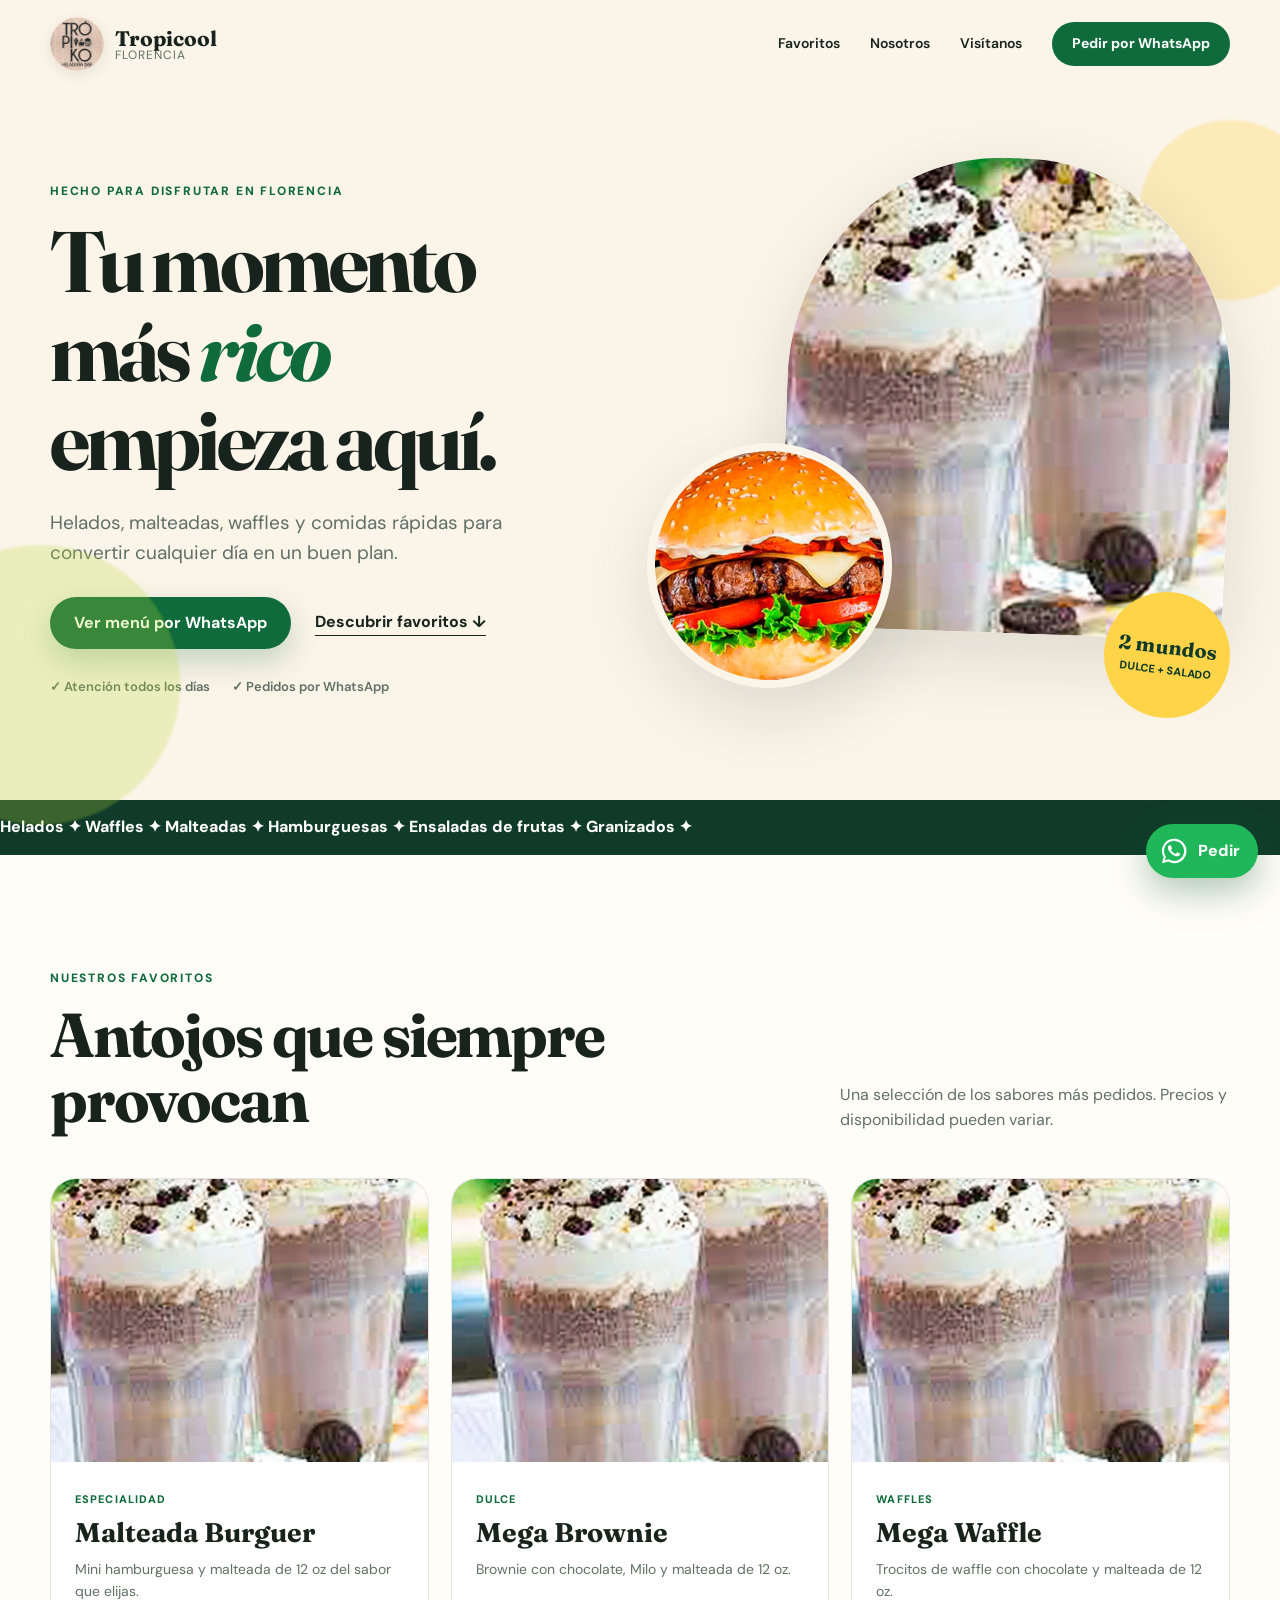
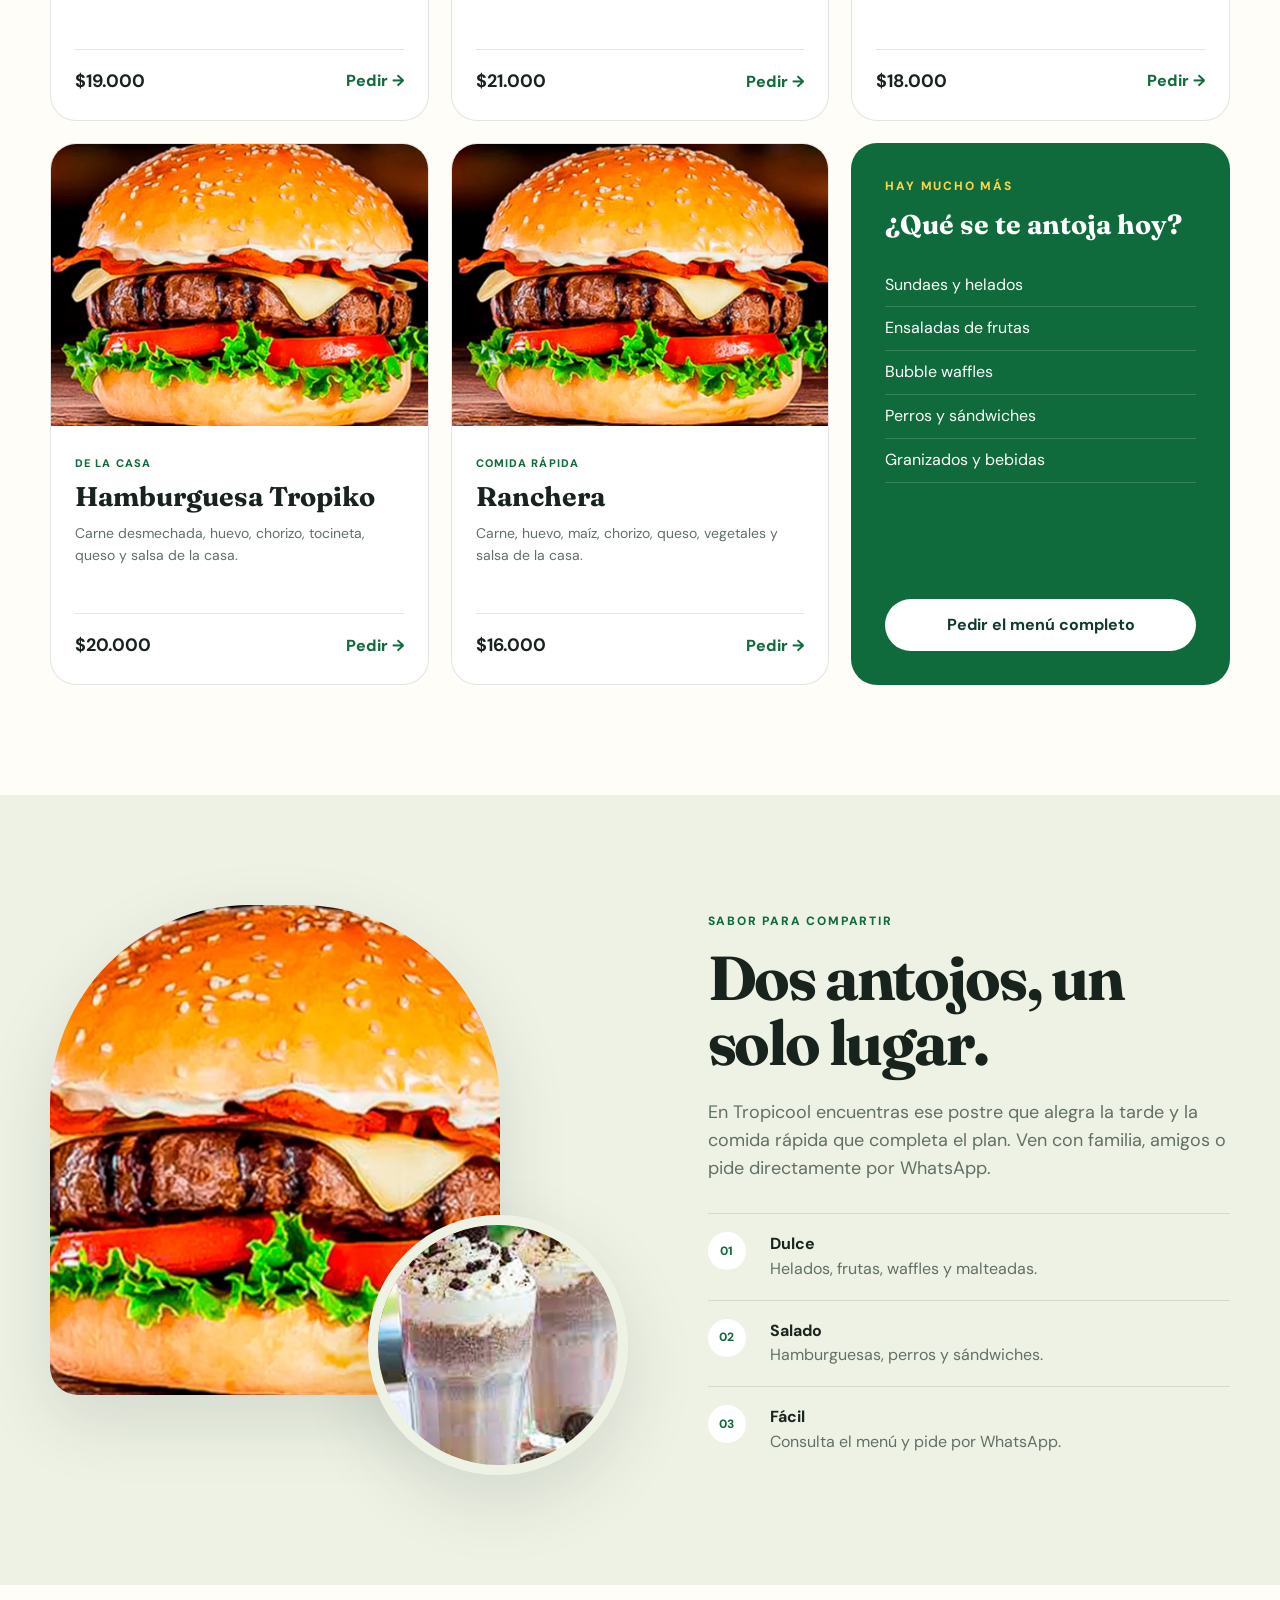
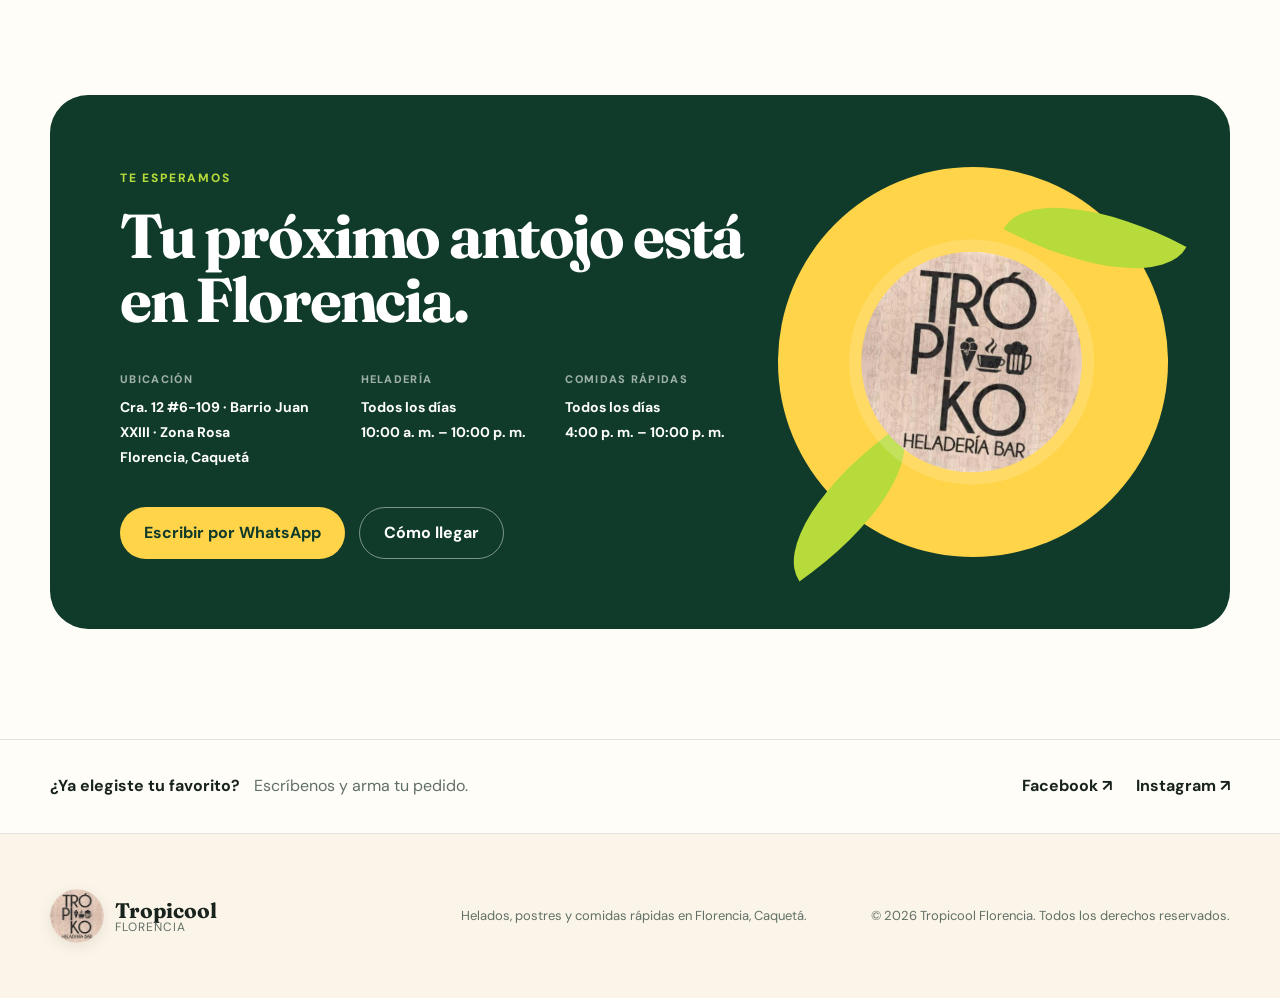
==== index.html @ a5869e7c "Add files via upload" ====
<!doctype html>
<html lang="es">
<head>
  <meta charset="utf-8">
  <meta name="viewport" content="width=device-width, initial-scale=1">
  <meta name="theme-color" content="#0f6b3b">
  <meta name="description" content="Helados, postres y comidas rápidas en Florencia, Caquetá. Pide fácil por WhatsApp en Tropicool Florencia.">
  <meta property="og:title" content="Tropicool Florencia | Heladería y comidas rápidas">
  <meta property="og:description" content="Un antojo para cada momento: helados, malteadas, waffles y hamburguesas. Pide por WhatsApp.">
  <meta property="og:type" content="website">
  <meta property="og:url" content="https://fierrosamir23-tech.github.io/Tropicool-Florencia/">
  <meta property="og:image" content="https://fierrosamir23-tech.github.io/Tropicool-Florencia/assets/images/malteada-burguer.webp">
  <title>Tropicool Florencia | Heladería y comidas rápidas</title>
  <link rel="canonical" href="https://fierrosamir23-tech.github.io/Tropicool-Florencia/">
  <link rel="icon" href="assets/images/logo.webp" type="image/webp">
  <link rel="preconnect" href="https://fonts.googleapis.com">
  <link rel="preconnect" href="https://fonts.gstatic.com" crossorigin>
  <link href="https://fonts.googleapis.com/css2?family=DM+Sans:wght@400;500;600;700&family=Fraunces:opsz,wght@9..144,700;9..144,800&display=swap" rel="stylesheet">
  <link rel="stylesheet" href="styles.css">
</head>
<body>
  <a class="skip-link" href="#contenido">Saltar al contenido</a>

  <header class="site-header" id="inicio">
    <div class="container nav-wrap">
      <a class="brand" href="#inicio" aria-label="Tropicool Florencia, volver al inicio">
        <img src="assets/images/logo.webp" alt="Logo de Tropicool Florencia" width="58" height="58">
        <span><strong>Tropicool</strong><small>Florencia</small></span>
      </a>

      <button class="menu-button" type="button" aria-expanded="false" aria-controls="main-nav" aria-label="Abrir menú">
        <span></span><span></span><span></span>
      </button>

      <nav class="main-nav" id="main-nav" aria-label="Navegación principal">
        <a href="#favoritos">Favoritos</a>
        <a href="#experiencia">Nosotros</a>
        <a href="#visitanos">Visítanos</a>
        <a class="button button-small wa-link" data-message="Hola, vi la página de Tropicool Florencia y quiero hacer un pedido." href="#">Pedir por WhatsApp</a>
      </nav>
    </div>
  </header>

  <main id="contenido">
    <section class="hero">
      <div class="hero-orb orb-one"></div>
      <div class="hero-orb orb-two"></div>
      <div class="container hero-grid">
        <div class="hero-copy reveal">
          <span class="eyebrow">Hecho para disfrutar en Florencia</span>
          <h1>Tu momento más <em>rico</em> empieza aquí.</h1>
          <p>Helados, malteadas, waffles y comidas rápidas para convertir cualquier día en un buen plan.</p>
          <div class="hero-actions">
            <a class="button button-primary wa-link" data-message="Hola, vi la página de Tropicool Florencia y quiero conocer el menú y hacer un pedido." href="#">Ver menú por WhatsApp</a>
            <a class="text-link" href="#favoritos">Descubrir favoritos <span aria-hidden="true">↓</span></a>
          </div>
          <div class="hero-notes" aria-label="Información destacada">
            <span>✓ Atención todos los días</span>
            <span>✓ Pedidos por WhatsApp</span>
          </div>
        </div>

        <div class="hero-visual reveal">
          <div class="hero-card hero-card-main">
            <img src="assets/images/malteada-burguer.webp" alt="Malteadas de chocolate de Tropicool Florencia" width="992" height="986" fetchpriority="high">
          </div>
          <div class="hero-card hero-card-small">
            <img src="assets/images/hamburguesa.webp" alt="Hamburguesa con queso y vegetales" width="992" height="676">
          </div>
          <div class="taste-badge"><strong>2 mundos</strong><span>Dulce + salado</span></div>
        </div>
      </div>
      <div class="marquee" aria-hidden="true">
        <div>Helados ✦ Waffles ✦ Malteadas ✦ Hamburguesas ✦ Ensaladas de frutas ✦ Granizados ✦</div>
      </div>
    </section>

    <section class="favorites section" id="favoritos">
      <div class="container">
        <div class="section-heading reveal">
          <div>
            <span class="eyebrow">Nuestros favoritos</span>
            <h2>Antojos que siempre provocan</h2>
          </div>
          <p>Una selección de los sabores más pedidos. Precios y disponibilidad pueden variar.</p>
        </div>

        <div class="product-grid">
          <article class="product-card featured reveal">
            <div class="product-image"><img src="assets/images/malteada-burguer.webp" alt="Malteada Burguer" loading="lazy"></div>
            <div class="product-content">
              <span class="product-tag">Especialidad</span>
              <h3>Malteada Burguer</h3>
              <p>Mini hamburguesa y malteada de 12 oz del sabor que elijas.</p>
              <div><strong>$19.000</strong><a class="order-link wa-link" data-message="Hola, quiero pedir una Malteada Burguer." href="#">Pedir →</a></div>
            </div>
          </article>

          <article class="product-card reveal">
            <div class="product-image"><img src="assets/images/mega-brownie.webp" alt="Mega Brownie" loading="lazy"></div>
            <div class="product-content">
              <span class="product-tag">Dulce</span>
              <h3>Mega Brownie</h3>
              <p>Brownie con chocolate, Milo y malteada de 12 oz.</p>
              <div><strong>$21.000</strong><a class="order-link wa-link" data-message="Hola, quiero pedir un Mega Brownie." href="#">Pedir →</a></div>
            </div>
          </article>

          <article class="product-card reveal">
            <div class="product-image"><img src="assets/images/mega-waffle.webp" alt="Mega Waffle" loading="lazy"></div>
            <div class="product-content">
              <span class="product-tag">Waffles</span>
              <h3>Mega Waffle</h3>
              <p>Trocitos de waffle con chocolate y malteada de 12 oz.</p>
              <div><strong>$18.000</strong><a class="order-link wa-link" data-message="Hola, quiero pedir un Mega Waffle." href="#">Pedir →</a></div>
            </div>
          </article>

          <article class="product-card reveal">
            <div class="product-image"><img src="assets/images/tropiko-burger.webp" alt="Hamburguesa Tropiko" loading="lazy"></div>
            <div class="product-content">
              <span class="product-tag">De la casa</span>
              <h3>Hamburguesa Tropiko</h3>
              <p>Carne desmechada, huevo, chorizo, tocineta, queso y salsa de la casa.</p>
              <div><strong>$20.000</strong><a class="order-link wa-link" data-message="Hola, quiero pedir una Hamburguesa Tropiko." href="#">Pedir →</a></div>
            </div>
          </article>

          <article class="product-card reveal">
            <div class="product-image"><img src="assets/images/ranchera.webp" alt="Hamburguesa Ranchera" loading="lazy"></div>
            <div class="product-content">
              <span class="product-tag">Comida rápida</span>
              <h3>Ranchera</h3>
              <p>Carne, huevo, maíz, chorizo, queso, vegetales y salsa de la casa.</p>
              <div><strong>$16.000</strong><a class="order-link wa-link" data-message="Hola, quiero pedir una Hamburguesa Ranchera." href="#">Pedir →</a></div>
            </div>
          </article>

          <article class="menu-card reveal">
            <span class="eyebrow">Hay mucho más</span>
            <h3>¿Qué se te antoja hoy?</h3>
            <ul>
              <li>Sundaes y helados</li>
              <li>Ensaladas de frutas</li>
              <li>Bubble waffles</li>
              <li>Perros y sándwiches</li>
              <li>Granizados y bebidas</li>
            </ul>
            <a class="button button-light wa-link" data-message="Hola, quiero ver el menú completo de Tropicool Florencia." href="#">Pedir el menú completo</a>
          </article>
        </div>
      </div>
    </section>

    <section class="experience section" id="experiencia">
      <div class="container experience-grid">
        <div class="experience-gallery reveal">
          <figure class="gallery-large"><img src="assets/images/hamburguesa.webp" alt="Hamburguesa de la casa" loading="lazy"></figure>
          <figure class="gallery-small"><img src="assets/images/mega-brownie.webp" alt="Malteada y brownie de chocolate" loading="lazy"></figure>
        </div>
        <div class="experience-copy reveal">
          <span class="eyebrow">Sabor para compartir</span>
          <h2>Dos antojos, un solo lugar.</h2>
          <p>En Tropicool encuentras ese postre que alegra la tarde y la comida rápida que completa el plan. Ven con familia, amigos o pide directamente por WhatsApp.</p>
          <div class="feature-list">
            <div><span>01</span><p><strong>Dulce</strong>Helados, frutas, waffles y malteadas.</p></div>
            <div><span>02</span><p><strong>Salado</strong>Hamburguesas, perros y sándwiches.</p></div>
            <div><span>03</span><p><strong>Fácil</strong>Consulta el menú y pide por WhatsApp.</p></div>
          </div>
        </div>
      </div>
    </section>

    <section class="visit section" id="visitanos">
      <div class="container visit-card reveal">
        <div class="visit-copy">
          <span class="eyebrow eyebrow-light">Te esperamos</span>
          <h2>Tu próximo antojo está en Florencia.</h2>
          <div class="visit-details">
            <div><span>Ubicación</span><strong>Cra. 12 #6-109 · Barrio Juan XXIII · Zona Rosa<br>Florencia, Caquetá</strong></div>
            <div><span>Heladería</span><strong>Todos los días<br>10:00 a. m. – 10:00 p. m.</strong></div>
            <div><span>Comidas rápidas</span><strong>Todos los días<br>4:00 p. m. – 10:00 p. m.</strong></div>
          </div>
          <div class="visit-actions">
            <a class="button button-yellow wa-link" data-message="Hola, ¿me compartes la ubicación exacta de Tropicool Florencia?" href="#">Escribir por WhatsApp</a>
            <a class="button button-outline" href="https://www.google.com/maps/search/?api=1&amp;query=Cra%2012%20%236-109%20Barrio%20Juan%20XXIII%20Zona%20Rosa%20Florencia%20Caquet%C3%A1" target="_blank" rel="noopener">Cómo llegar</a>
          </div>
        </div>
        <div class="visit-art" aria-hidden="true">
          <span class="sun"></span><span class="leaf leaf-one"></span><span class="leaf leaf-two"></span>
          <img src="assets/images/logo.webp" alt="">
        </div>
      </div>
    </section>

    <section class="social-proof">
      <div class="container social-row">
        <p><strong>¿Ya elegiste tu favorito?</strong><span>Escríbenos y arma tu pedido.</span></p>
        <div class="social-links">
          <a href="https://web.facebook.com/profile.php?id=100063872040085" target="_blank" rel="noopener" aria-label="Facebook de Tropicool Florencia">Facebook ↗</a>
          <a href="https://www.instagram.com/tropicool_2020/" target="_blank" rel="noopener" aria-label="Instagram de Tropicool Florencia">Instagram ↗</a>
        </div>
      </div>
    </section>
  </main>

  <footer class="site-footer">
    <div class="container footer-grid">
      <a class="brand brand-footer" href="#inicio"><img src="assets/images/logo.webp" alt="" width="58" height="58"><span><strong>Tropicool</strong><small>Florencia</small></span></a>
      <p>Helados, postres y comidas rápidas en Florencia, Caquetá.</p>
      <p>© <span id="year"></span> Tropicool Florencia. Todos los derechos reservados.</p>
    </div>
  </footer>

  <a class="floating-wa wa-link" data-message="Hola, vi la página de Tropicool Florencia y quiero hacer un pedido." href="#" aria-label="Hacer un pedido por WhatsApp">
    <svg viewBox="0 0 32 32" aria-hidden="true"><path d="M16.1 3A12.9 12.9 0 0 0 5 22.5L3.2 29l6.7-1.7A13 13 0 1 0 16.1 3Zm0 23.6a10.7 10.7 0 0 1-5.5-1.5l-.4-.2-4 .9 1.1-3.8-.3-.4a10.7 10.7 0 1 1 9.1 5Zm5.9-8c-.3-.2-1.9-1-2.2-1.1-.3-.1-.5-.2-.7.2l-1 1.2c-.2.2-.4.2-.7.1-1.9-.9-3.2-1.7-4.5-3.9-.3-.5.3-.5.9-1.7.1-.2.1-.4 0-.6l-1-2.4c-.3-.6-.6-.5-.8-.5h-.7c-.2 0-.6.1-.9.4-1 1-.9 2.4-.9 2.5 0 1.5 1.1 3 1.3 3.2.2.2 2.2 3.4 5.4 4.8 2 .9 2.8.9 3.8.8.6-.1 1.9-.8 2.2-1.5.3-.7.3-1.3.2-1.5-.1-.1-.3-.2-.6-.4Z"/></svg>
    <span>Pedir</span>
  </a>

  <script src="script.js"></script>
</body>
</html>
---- styles.css ----
:root {
  --forest: #103b2a;
  --green: #0f6b3b;
  --lime: #b7db3b;
  --yellow: #ffd449;
  --cream: #fbf4e8;
  --paper: #fffdf8;
  --ink: #19231e;
  --muted: #617067;
  --line: rgba(25, 35, 30, .12);
  --white: #fff;
  --shadow: 0 24px 70px rgba(20, 50, 36, .13);
  --radius: 26px;
}

* { box-sizing: border-box; }
html { scroll-behavior: smooth; }
body {
  margin: 0;
  color: var(--ink);
  background: var(--paper);
  font-family: "DM Sans", sans-serif;
  line-height: 1.55;
  -webkit-font-smoothing: antialiased;
}
img { display: block; max-width: 100%; }
a { color: inherit; text-decoration: none; }
button, a { -webkit-tap-highlight-color: transparent; }
.container { width: min(1180px, calc(100% - 40px)); margin-inline: auto; }
.section { padding: 110px 0; }
.skip-link { position: fixed; z-index: 99; top: -60px; left: 16px; padding: 10px 16px; background: #fff; border-radius: 8px; }
.skip-link:focus { top: 16px; }

.site-header {
  position: fixed;
  z-index: 50;
  top: 0;
  left: 0;
  width: 100%;
  border-bottom: 1px solid transparent;
  transition: .25s ease;
}
.site-header.scrolled { background: rgba(255,253,248,.94); border-color: var(--line); backdrop-filter: blur(14px); }
.nav-wrap { height: 88px; display: flex; align-items: center; justify-content: space-between; }
.brand { display: inline-flex; align-items: center; gap: 11px; }
.brand img { width: 54px; height: 54px; object-fit: cover; border-radius: 50%; box-shadow: 0 4px 15px rgba(0,0,0,.08); }
.brand span { display: flex; flex-direction: column; line-height: 1.05; }
.brand strong { font-family: "Fraunces", serif; font-size: 21px; }
.brand small { color: var(--muted); font-size: 12px; letter-spacing: .08em; text-transform: uppercase; }
.main-nav { display: flex; align-items: center; gap: 30px; font-weight: 600; font-size: 14px; }
.main-nav > a:not(.button) { position: relative; }
.main-nav > a:not(.button)::after { content: ""; position: absolute; left: 0; bottom: -6px; width: 0; height: 2px; background: var(--green); transition: width .2s; }
.main-nav > a:hover::after { width: 100%; }
.menu-button { display: none; border: 0; padding: 10px; background: transparent; }
.menu-button span { display: block; width: 24px; height: 2px; margin: 5px; background: var(--ink); }

.button { display: inline-flex; align-items: center; justify-content: center; min-height: 52px; padding: 0 24px; border-radius: 999px; font-weight: 700; transition: transform .2s, box-shadow .2s, background .2s; }
.button:hover { transform: translateY(-2px); }
.button-small { min-height: 44px; padding: 0 20px; color: #fff; background: var(--green); }
.button-primary { color: #fff; background: var(--green); box-shadow: 0 12px 30px rgba(15,107,59,.24); }
.button-primary:hover, .button-small:hover { background: var(--forest); }
.button-light { color: var(--forest); background: #fff; }
.button-yellow { color: var(--forest); background: var(--yellow); }
.button-outline { color: #fff; border: 1px solid rgba(255,255,255,.45); }
.text-link { font-weight: 700; border-bottom: 1px solid var(--ink); }

.hero { position: relative; overflow: hidden; padding-top: 150px; background: var(--cream); }
.hero-grid { display: grid; grid-template-columns: .95fr 1.05fr; align-items: center; gap: 70px; min-height: 650px; padding-bottom: 75px; }
.eyebrow { display: inline-block; margin-bottom: 16px; color: var(--green); font-size: 12px; font-weight: 800; letter-spacing: .15em; text-transform: uppercase; }
h1, h2, h3 { margin: 0; font-family: "Fraunces", serif; line-height: 1.04; }
h1 { max-width: 650px; font-size: clamp(52px, 6.7vw, 88px); letter-spacing: -.045em; }
h1 em { color: var(--green); font-style: italic; }
.hero-copy > p { max-width: 570px; margin: 24px 0 30px; color: var(--muted); font-size: 19px; }
.hero-actions { display: flex; align-items: center; gap: 24px; }
.hero-notes { display: flex; gap: 22px; margin-top: 28px; color: var(--muted); font-size: 13px; font-weight: 600; }
.hero-visual { position: relative; height: 560px; }
.hero-card { position: absolute; overflow: hidden; background: #fff; box-shadow: var(--shadow); }
.hero-card img { width: 100%; height: 100%; object-fit: cover; }
.hero-card-main { top: 0; right: 0; width: 76%; height: 475px; border-radius: 48% 48% 24px 24px; transform: rotate(2deg); }
.hero-card-small { left: 0; bottom: 30px; width: 42%; aspect-ratio: 1; border: 8px solid var(--cream); border-radius: 50%; transform: rotate(-7deg); }
.taste-badge { position: absolute; right: 0; bottom: 0; display: flex; flex-direction: column; align-items: center; justify-content: center; width: 126px; height: 126px; color: var(--forest); background: var(--yellow); border-radius: 50%; transform: rotate(7deg); }
.taste-badge strong { font-family: "Fraunces", serif; font-size: 20px; }
.taste-badge span { font-size: 11px; font-weight: 800; text-transform: uppercase; }
.hero-orb { position: absolute; border-radius: 50%; filter: blur(1px); }
.orb-one { width: 280px; height: 280px; left: -100px; bottom: 30px; background: rgba(183,219,59,.25); }
.orb-two { width: 180px; height: 180px; right: -40px; top: 120px; background: rgba(255,212,73,.3); }
.marquee { overflow: hidden; padding: 15px 0; color: #fff; background: var(--forest); font-weight: 800; white-space: nowrap; }
.marquee div { width: max-content; animation: slide 24s linear infinite; }
@keyframes slide { to { transform: translateX(-50%); } }

.section-heading { display: flex; align-items: end; justify-content: space-between; gap: 30px; margin-bottom: 46px; }
.section-heading h2, .experience-copy h2, .visit h2 { font-size: clamp(40px, 5vw, 62px); letter-spacing: -.035em; }
.section-heading > p { max-width: 390px; margin: 0; color: var(--muted); }
.product-grid { display: grid; grid-template-columns: repeat(3, 1fr); gap: 22px; }
.product-card { overflow: hidden; background: #fff; border: 1px solid var(--line); border-radius: var(--radius); transition: transform .25s, box-shadow .25s; }
.product-card:hover { transform: translateY(-7px); box-shadow: var(--shadow); }
.product-image { aspect-ratio: 4/3; overflow: hidden; background: #eee7da; }
.product-image img { width: 100%; height: 100%; object-fit: cover; transition: transform .45s; }
.product-card:hover .product-image img { transform: scale(1.04); }
.product-content { padding: 24px; }
.product-tag { display: inline-block; margin-bottom: 11px; color: var(--green); font-size: 11px; font-weight: 800; letter-spacing: .1em; text-transform: uppercase; }
.product-content h3, .menu-card h3 { font-size: 27px; }
.product-content p { min-height: 70px; margin: 12px 0 20px; color: var(--muted); font-size: 14px; }
.product-content > div { display: flex; align-items: center; justify-content: space-between; border-top: 1px solid var(--line); padding-top: 18px; }
.product-content strong { font-size: 18px; }
.order-link { color: var(--green); font-weight: 800; }
.menu-card { display: flex; flex-direction: column; padding: 34px; color: #fff; background: var(--green); border-radius: var(--radius); }
.menu-card .eyebrow { color: var(--yellow); }
.menu-card ul { flex: 1; margin: 24px 0; padding: 0; list-style: none; }
.menu-card li { padding: 9px 0; border-bottom: 1px solid rgba(255,255,255,.17); }

.experience { background: #eef2e5; }
.experience-grid { display: grid; grid-template-columns: 1.05fr .95fr; align-items: center; gap: 80px; }
.experience-gallery { position: relative; min-height: 570px; }
.experience-gallery figure { position: absolute; margin: 0; overflow: hidden; box-shadow: var(--shadow); }
.experience-gallery img { width: 100%; height: 100%; object-fit: cover; }
.gallery-large { top: 0; left: 0; width: 78%; height: 490px; border-radius: 200px 200px 28px 28px; }
.gallery-small { right: 0; bottom: 0; width: 45%; aspect-ratio: 1; border: 10px solid #eef2e5; border-radius: 50%; }
.experience-copy > p { margin: 24px 0 30px; color: var(--muted); font-size: 18px; }
.feature-list { display: grid; gap: 0; }
.feature-list > div { display: grid; grid-template-columns: 48px 1fr; gap: 14px; padding: 18px 0; border-top: 1px solid var(--line); }
.feature-list span { display: grid; place-items: center; width: 38px; height: 38px; color: var(--green); background: #fff; border-radius: 50%; font-size: 12px; font-weight: 800; }
.feature-list p { margin: 0; color: var(--muted); }
.feature-list strong { display: block; color: var(--ink); }

.visit-card { position: relative; display: grid; grid-template-columns: 1.2fr .8fr; min-height: 530px; overflow: hidden; padding: 70px; color: #fff; background: var(--forest); border-radius: 38px; }
.eyebrow-light { color: var(--lime); }
.visit-copy { position: relative; z-index: 2; }
.visit-copy h2 { max-width: 650px; }
.visit-details { display: grid; grid-template-columns: 1.2fr 1fr 1fr; gap: 26px; margin: 38px 0; }
.visit-details span { display: block; margin-bottom: 7px; color: rgba(255,255,255,.6); font-size: 11px; font-weight: 800; letter-spacing: .12em; text-transform: uppercase; }
.visit-details strong { font-size: 14px; }
.visit-actions { display: flex; gap: 14px; }
.visit-art { position: relative; min-height: 100%; }
.visit-art img { position: absolute; z-index: 2; top: 50%; left: 50%; width: 245px; height: 245px; object-fit: cover; border: 12px solid rgba(255,255,255,.16); border-radius: 50%; transform: translate(-42%,-50%) rotate(5deg); }
.sun { position: absolute; width: 390px; height: 390px; top: 50%; left: 55%; background: var(--yellow); border-radius: 50%; transform: translate(-50%,-50%); }
.leaf { position: absolute; z-index: 1; width: 170px; height: 70px; background: var(--lime); border-radius: 100% 0 100% 0; }
.leaf-one { top: 38px; right: -20px; transform: rotate(28deg); }
.leaf-two { bottom: 20px; left: 20px; transform: rotate(-35deg); }
.social-proof { padding: 34px 0; border-top: 1px solid var(--line); border-bottom: 1px solid var(--line); }
.social-row { display: flex; align-items: center; justify-content: space-between; gap: 30px; }
.social-row p { display: flex; gap: 14px; margin: 0; }
.social-row span { color: var(--muted); }
.social-links { display: flex; gap: 24px; font-weight: 700; }
.site-footer { padding: 55px 0; background: var(--cream); }
.footer-grid { display: grid; grid-template-columns: 1fr 1fr auto; align-items: center; gap: 30px; color: var(--muted); font-size: 13px; }
.footer-grid p { margin: 0; }
.brand-footer { color: var(--ink); }

.floating-wa { position: fixed; z-index: 45; right: 22px; bottom: 22px; display: flex; align-items: center; gap: 9px; padding: 12px 18px 12px 13px; color: #fff; background: #20b75a; border-radius: 999px; box-shadow: 0 12px 36px rgba(18,92,49,.35); font-weight: 800; transition: transform .2s; }
.floating-wa:hover { transform: translateY(-3px); }
.floating-wa svg { width: 30px; height: 30px; fill: currentColor; }
.reveal { opacity: 0; transform: translateY(22px); transition: opacity .7s ease, transform .7s ease; }
.reveal.visible { opacity: 1; transform: none; }

@media (max-width: 960px) {
  .section { padding: 85px 0; }
  .main-nav { gap: 18px; }
  .main-nav > a:not(.button) { display: none; }
  .hero-grid { grid-template-columns: 1fr; gap: 30px; padding-bottom: 70px; }
  .hero-copy { text-align: center; }
  .hero-copy > p { margin-inline: auto; }
  .hero-actions, .hero-notes { justify-content: center; }
  .hero-visual { width: min(620px, 100%); margin-inline: auto; }
  .product-grid { grid-template-columns: repeat(2, 1fr); }
  .experience-grid { grid-template-columns: 1fr; }
  .experience-copy { max-width: 680px; }
  .visit-card { grid-template-columns: 1fr; padding: 55px; }
  .visit-art { display: none; }
  .footer-grid { grid-template-columns: 1fr; }
}

@media (max-width: 650px) {
  .container { width: min(100% - 28px, 1180px); }
  .nav-wrap { height: 74px; }
  .brand img { width: 46px; height: 46px; }
  .brand strong { font-size: 18px; }
  .main-nav { position: fixed; top: 74px; right: 14px; left: 14px; display: none; flex-direction: column; align-items: stretch; gap: 6px; padding: 18px; background: #fff; border: 1px solid var(--line); border-radius: 18px; box-shadow: var(--shadow); }
  .main-nav.open { display: flex; }
  .main-nav > a:not(.button) { display: block; padding: 10px; }
  .menu-button { display: block; }
  .hero { padding-top: 112px; }
  .hero-grid { min-height: 0; }
  h1 { font-size: clamp(48px, 15vw, 68px); }
  .hero-copy > p { font-size: 17px; }
  .hero-actions { flex-direction: column; }
  .hero-notes { flex-direction: column; gap: 5px; }
  .hero-visual { height: 410px; }
  .hero-card-main { width: 86%; height: 350px; }
  .hero-card-small { width: 42%; bottom: 0; }
  .taste-badge { width: 100px; height: 100px; }
  .section-heading { display: block; }
  .section-heading > p { margin-top: 18px; }
  .product-grid { grid-template-columns: 1fr; }
  .product-content p { min-height: 0; }
  .experience-gallery { min-height: 440px; }
  .gallery-large { width: 88%; height: 390px; }
  .gallery-small { width: 48%; }
  .visit-card { padding: 38px 24px; border-radius: 26px; }
  .visit-details { grid-template-columns: 1fr; }
  .visit-actions { flex-direction: column; }
  .social-row, .social-row p { flex-direction: column; align-items: flex-start; }
  .floating-wa span { display: none; }
  .floating-wa { padding: 13px; }
}

@media (prefers-reduced-motion: reduce) {
  *, *::before, *::after { scroll-behavior: auto !important; animation-duration: .01ms !important; animation-iteration-count: 1 !important; transition-duration: .01ms !important; }
}
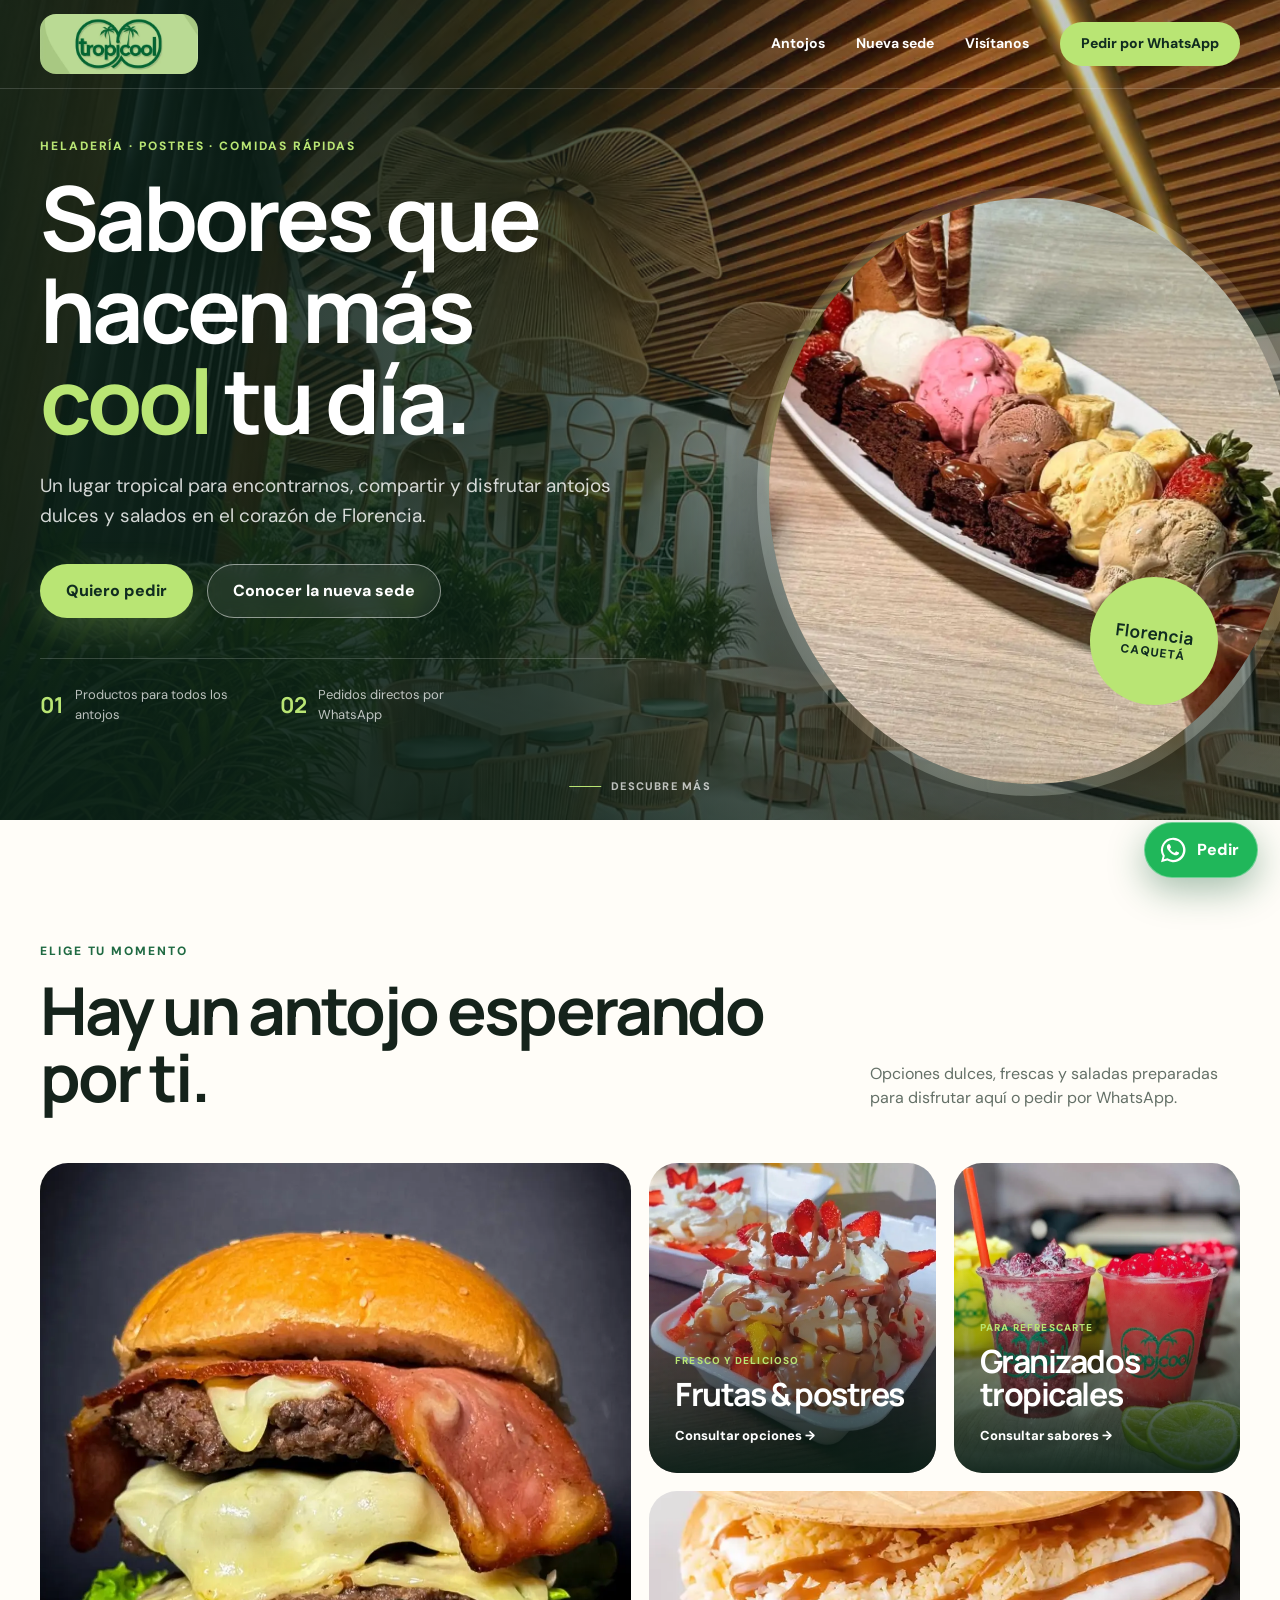
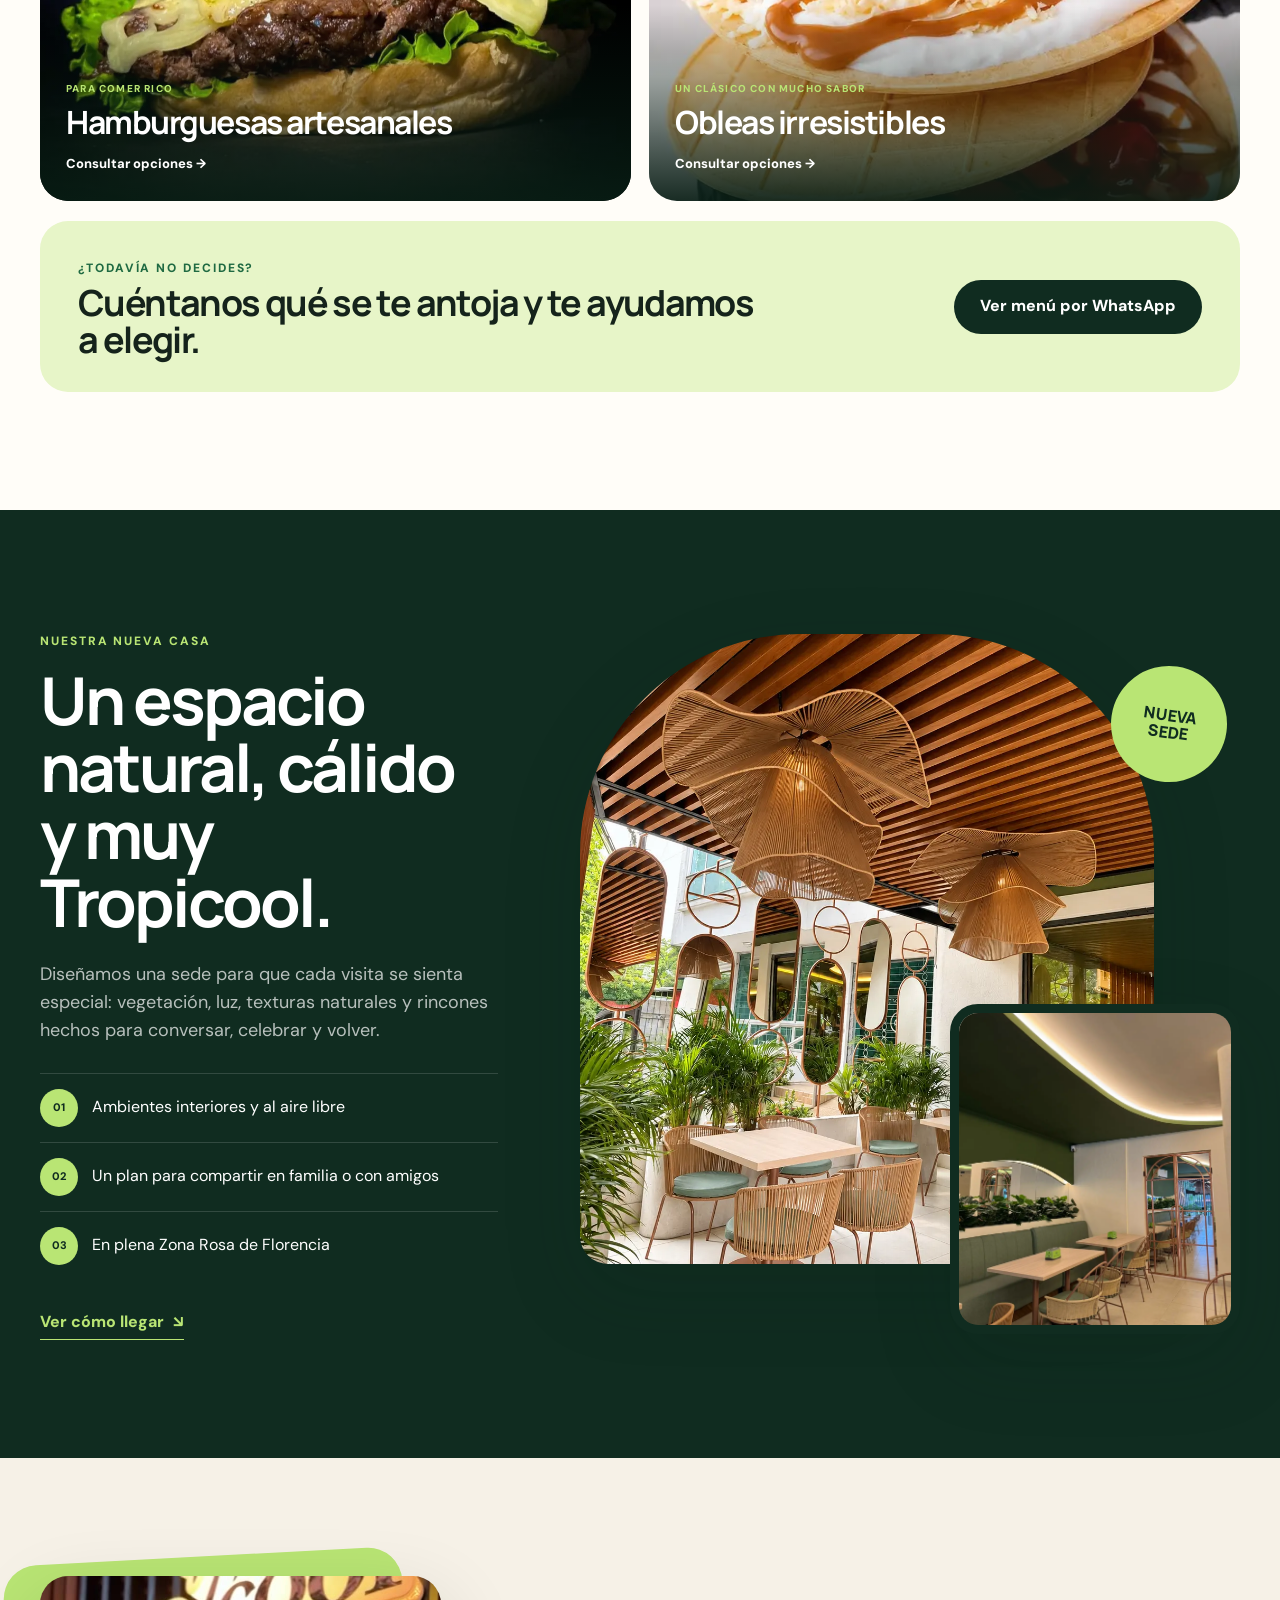
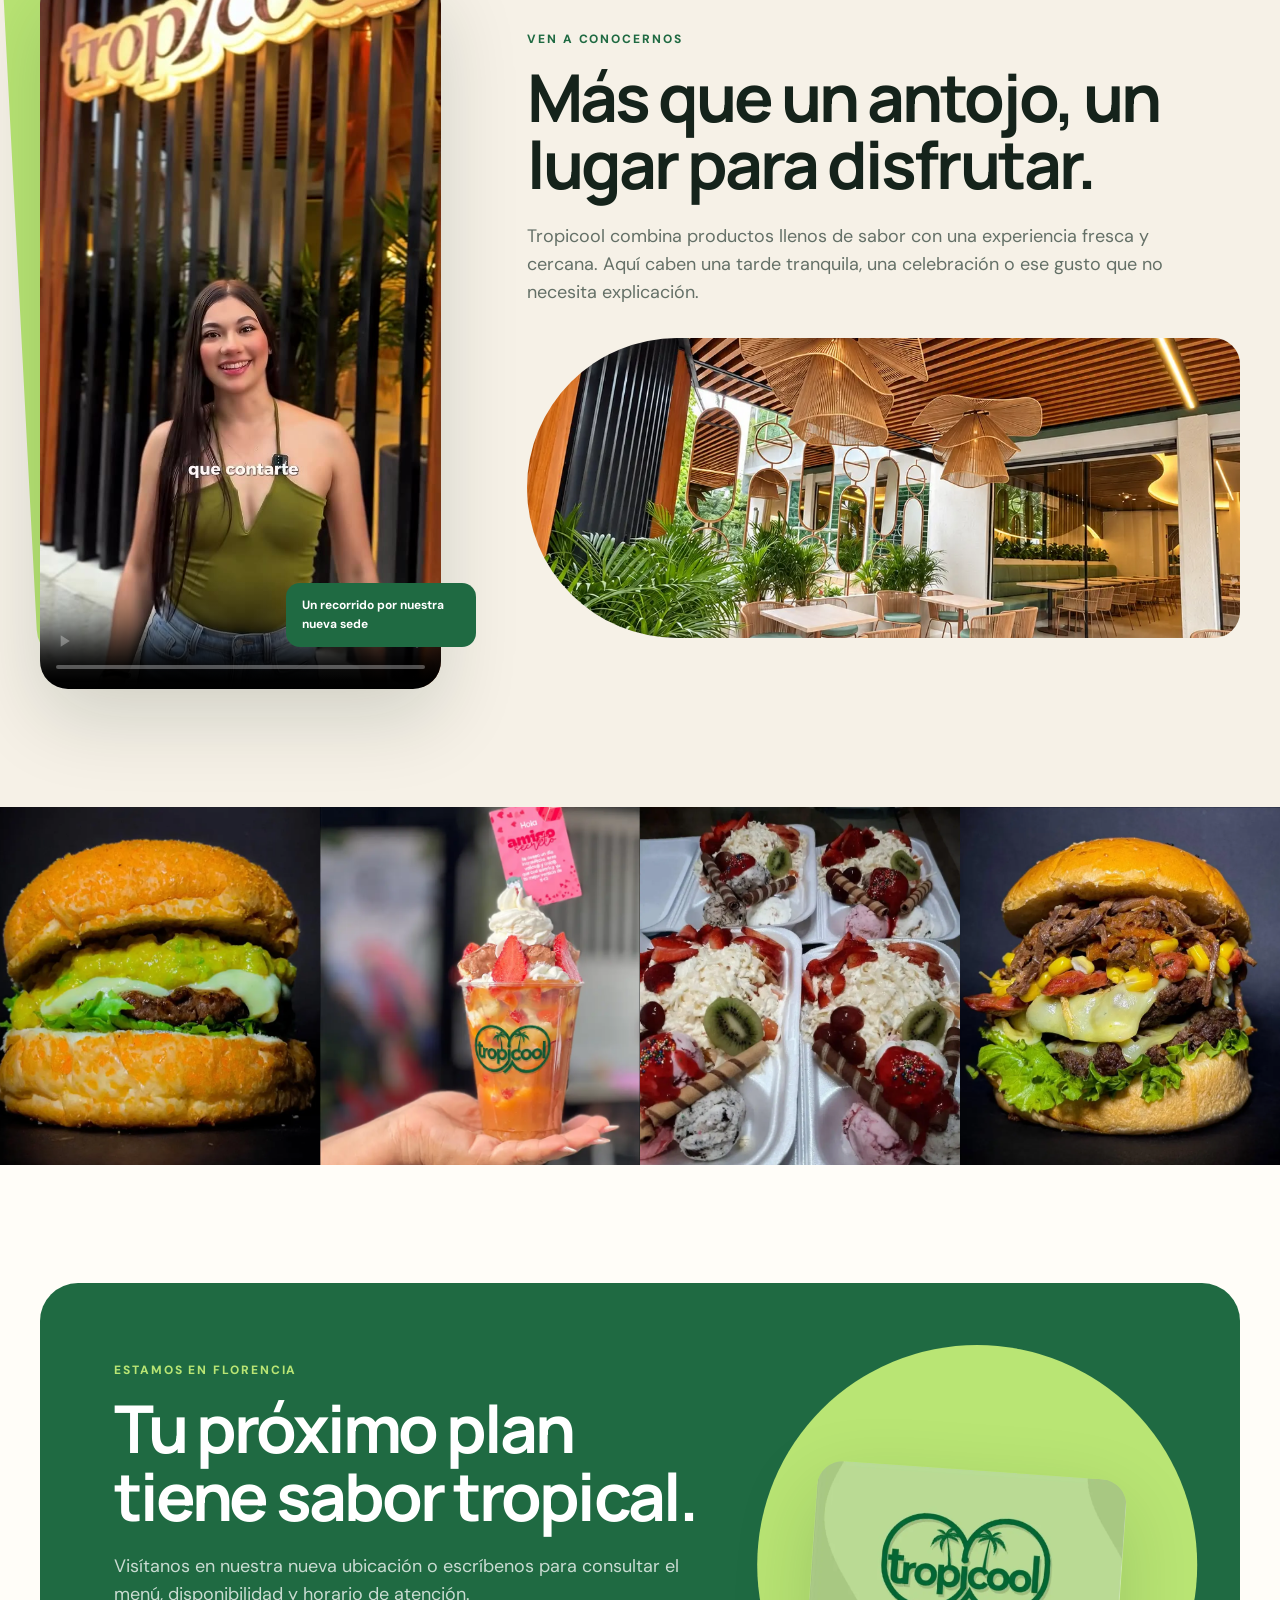
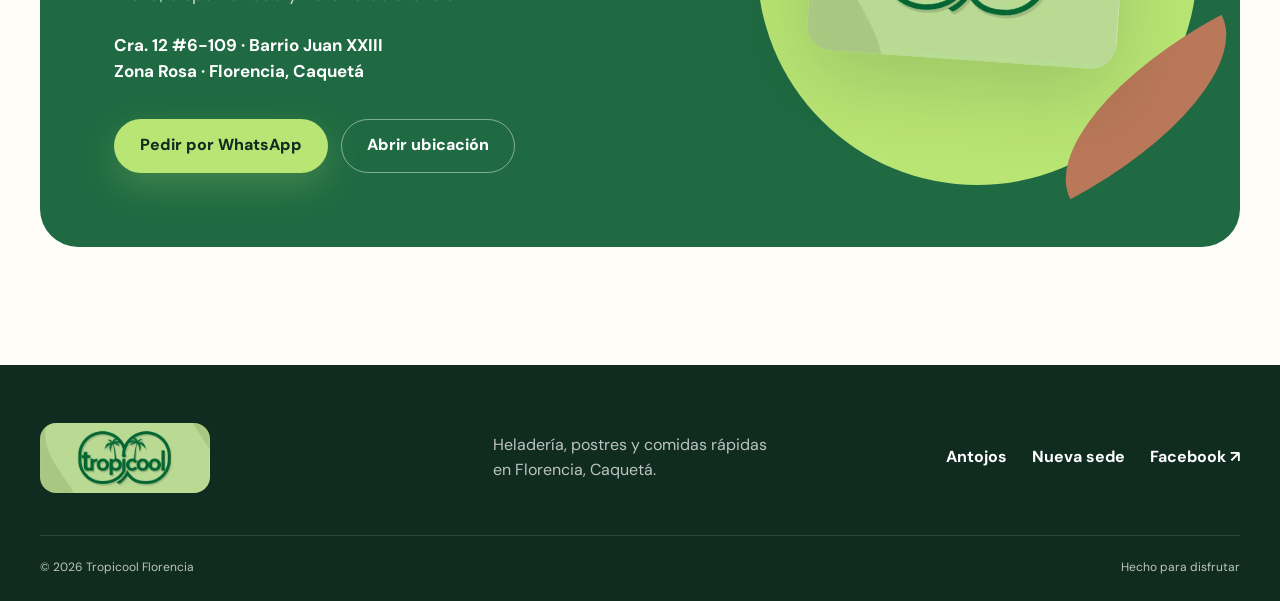
==== commit d2f42bdd: "Add files via upload" ====
--- a/index.html
+++ b/index.html
@@ -3,19 +3,19 @@
 <head>
   <meta charset="utf-8">
   <meta name="viewport" content="width=device-width, initial-scale=1">
-  <meta name="theme-color" content="#0f6b3b">
-  <meta name="description" content="Helados, postres y comidas rápidas en Florencia, Caquetá. Pide fácil por WhatsApp en Tropicool Florencia.">
-  <meta property="og:title" content="Tropicool Florencia | Heladería y comidas rápidas">
-  <meta property="og:description" content="Un antojo para cada momento: helados, malteadas, waffles y hamburguesas. Pide por WhatsApp.">
+  <meta name="theme-color" content="#173d2b">
+  <meta name="description" content="Tropicool Florencia: heladería, postres, frutas, granizados y comidas rápidas en la Zona Rosa de Florencia, Caquetá. Pide por WhatsApp.">
+  <meta property="og:title" content="Tropicool Florencia | Sabor que se disfruta">
+  <meta property="og:description" content="Conoce nuestra nueva sede y encuentra tu próximo antojo. Escríbenos por WhatsApp.">
   <meta property="og:type" content="website">
   <meta property="og:url" content="https://fierrosamir23-tech.github.io/Tropicool-Florencia/">
-  <meta property="og:image" content="https://fierrosamir23-tech.github.io/Tropicool-Florencia/assets/images/malteada-burguer.webp">
+  <meta property="og:image" content="https://fierrosamir23-tech.github.io/Tropicool-Florencia/assets/images/mega-brownie.webp">
   <title>Tropicool Florencia | Heladería y comidas rápidas</title>
   <link rel="canonical" href="https://fierrosamir23-tech.github.io/Tropicool-Florencia/">
   <link rel="icon" href="assets/images/logo.webp" type="image/webp">
   <link rel="preconnect" href="https://fonts.googleapis.com">
   <link rel="preconnect" href="https://fonts.gstatic.com" crossorigin>
-  <link href="https://fonts.googleapis.com/css2?family=DM+Sans:wght@400;500;600;700&family=Fraunces:opsz,wght@9..144,700;9..144,800&display=swap" rel="stylesheet">
+  <link href="https://fonts.googleapis.com/css2?family=DM+Sans:wght@400;500;600;700&family=Manrope:wght@600;700;800&display=swap" rel="stylesheet">
   <link rel="stylesheet" href="styles.css">
 </head>
 <body>
@@ -24,199 +24,157 @@
   <header class="site-header" id="inicio">
     <div class="container nav-wrap">
       <a class="brand" href="#inicio" aria-label="Tropicool Florencia, volver al inicio">
-        <img src="assets/images/logo.webp" alt="Logo de Tropicool Florencia" width="58" height="58">
-        <span><strong>Tropicool</strong><small>Florencia</small></span>
+        <img src="assets/images/logo.webp" alt="Tropicool" width="150" height="92">
       </a>
-
       <button class="menu-button" type="button" aria-expanded="false" aria-controls="main-nav" aria-label="Abrir menú">
         <span></span><span></span><span></span>
       </button>
-
       <nav class="main-nav" id="main-nav" aria-label="Navegación principal">
-        <a href="#favoritos">Favoritos</a>
-        <a href="#experiencia">Nosotros</a>
+        <a href="#antojos">Antojos</a>
+        <a href="#sede">Nueva sede</a>
         <a href="#visitanos">Visítanos</a>
-        <a class="button button-small wa-link" data-message="Hola, vi la página de Tropicool Florencia y quiero hacer un pedido." href="#">Pedir por WhatsApp</a>
+        <a class="button button-small wa-link" data-message="Hola, vi la página de Tropicool Florencia y quiero conocer el menú." href="#">Pedir por WhatsApp</a>
       </nav>
     </div>
   </header>
 
   <main id="contenido">
     <section class="hero">
-      <div class="hero-orb orb-one"></div>
-      <div class="hero-orb orb-two"></div>
-      <div class="container hero-grid">
+      <div class="hero-photo" aria-hidden="true"></div>
+      <div class="hero-shade" aria-hidden="true"></div>
+      <div class="container hero-inner">
         <div class="hero-copy reveal">
-          <span class="eyebrow">Hecho para disfrutar en Florencia</span>
-          <h1>Tu momento más <em>rico</em> empieza aquí.</h1>
-          <p>Helados, malteadas, waffles y comidas rápidas para convertir cualquier día en un buen plan.</p>
+          <span class="eyebrow eyebrow-light">Heladería · Postres · Comidas rápidas</span>
+          <h1>Sabores que hacen más <em>cool</em> tu día.</h1>
+          <p>Un lugar tropical para encontrarnos, compartir y disfrutar antojos dulces y salados en el corazón de Florencia.</p>
           <div class="hero-actions">
-            <a class="button button-primary wa-link" data-message="Hola, vi la página de Tropicool Florencia y quiero conocer el menú y hacer un pedido." href="#">Ver menú por WhatsApp</a>
-            <a class="text-link" href="#favoritos">Descubrir favoritos <span aria-hidden="true">↓</span></a>
+            <a class="button button-lime wa-link" data-message="Hola, vi la página de Tropicool Florencia y quiero hacer un pedido." href="#">Quiero pedir</a>
+            <a class="button button-ghost" href="#sede">Conocer la nueva sede</a>
           </div>
-          <div class="hero-notes" aria-label="Información destacada">
-            <span>✓ Atención todos los días</span>
-            <span>✓ Pedidos por WhatsApp</span>
+          <div class="hero-meta">
+            <span><b>01</b> Productos para todos los antojos</span>
+            <span><b>02</b> Pedidos directos por WhatsApp</span>
           </div>
         </div>
-
-        <div class="hero-visual reveal">
-          <div class="hero-card hero-card-main">
-            <img src="assets/images/malteada-burguer.webp" alt="Malteadas de chocolate de Tropicool Florencia" width="992" height="986" fetchpriority="high">
-          </div>
-          <div class="hero-card hero-card-small">
-            <img src="assets/images/hamburguesa.webp" alt="Hamburguesa con queso y vegetales" width="992" height="676">
-          </div>
-          <div class="taste-badge"><strong>2 mundos</strong><span>Dulce + salado</span></div>
+        <div class="hero-product reveal">
+          <div class="product-halo"></div>
+          <img src="assets/images/mega-brownie.webp" alt="Postre tropical de Tropicool con helado, frutas y brownie" width="1200" height="1200" fetchpriority="high">
+          <div class="hero-stamp"><strong>Florencia</strong><span>Caquetá</span></div>
         </div>
       </div>
-      <div class="marquee" aria-hidden="true">
-        <div>Helados ✦ Waffles ✦ Malteadas ✦ Hamburguesas ✦ Ensaladas de frutas ✦ Granizados ✦</div>
-      </div>
+      <a class="scroll-cue" href="#antojos" aria-label="Bajar a nuestros antojos"><span></span>Descubre más</a>
     </section>
 
-    <section class="favorites section" id="favoritos">
+    <section class="intro section" id="antojos">
       <div class="container">
         <div class="section-heading reveal">
           <div>
-            <span class="eyebrow">Nuestros favoritos</span>
-            <h2>Antojos que siempre provocan</h2>
+            <span class="eyebrow">Elige tu momento</span>
+            <h2>Hay un antojo esperando por ti.</h2>
           </div>
-          <p>Una selección de los sabores más pedidos. Precios y disponibilidad pueden variar.</p>
+          <p>Opciones dulces, frescas y saladas preparadas para disfrutar aquí o pedir por WhatsApp.</p>
         </div>
-
-        <div class="product-grid">
-          <article class="product-card featured reveal">
-            <div class="product-image"><img src="assets/images/malteada-burguer.webp" alt="Malteada Burguer" loading="lazy"></div>
-            <div class="product-content">
-              <span class="product-tag">Especialidad</span>
-              <h3>Malteada Burguer</h3>
-              <p>Mini hamburguesa y malteada de 12 oz del sabor que elijas.</p>
-              <div><strong>$19.000</strong><a class="order-link wa-link" data-message="Hola, quiero pedir una Malteada Burguer." href="#">Pedir →</a></div>
-            </div>
+        <div class="bento-grid">
+          <article class="bento-card bento-large reveal">
+            <img src="assets/images/hamburguesa.webp" alt="Hamburguesa doble con queso de Tropicool" loading="lazy">
+            <div class="card-overlay"><span>Para comer rico</span><h3>Hamburguesas artesanales</h3><a class="wa-link" data-message="Hola, quiero conocer las hamburguesas disponibles en Tropicool." href="#">Consultar opciones →</a></div>
           </article>
-
-          <article class="product-card reveal">
-            <div class="product-image"><img src="assets/images/mega-brownie.webp" alt="Mega Brownie" loading="lazy"></div>
-            <div class="product-content">
-              <span class="product-tag">Dulce</span>
-              <h3>Mega Brownie</h3>
-              <p>Brownie con chocolate, Milo y malteada de 12 oz.</p>
-              <div><strong>$21.000</strong><a class="order-link wa-link" data-message="Hola, quiero pedir un Mega Brownie." href="#">Pedir →</a></div>
-            </div>
+          <article class="bento-card reveal">
+            <img src="assets/images/frutas.webp" alt="Postres con fresas, frutas y crema" loading="lazy">
+            <div class="card-overlay"><span>Fresco y delicioso</span><h3>Frutas &amp; postres</h3><a class="wa-link" data-message="Hola, quiero conocer los postres y ensaladas de frutas disponibles." href="#">Consultar opciones →</a></div>
           </article>
-
-          <article class="product-card reveal">
-            <div class="product-image"><img src="assets/images/mega-waffle.webp" alt="Mega Waffle" loading="lazy"></div>
-            <div class="product-content">
-              <span class="product-tag">Waffles</span>
-              <h3>Mega Waffle</h3>
-              <p>Trocitos de waffle con chocolate y malteada de 12 oz.</p>
-              <div><strong>$18.000</strong><a class="order-link wa-link" data-message="Hola, quiero pedir un Mega Waffle." href="#">Pedir →</a></div>
-            </div>
+          <article class="bento-card reveal">
+            <img src="assets/images/granizados.webp" alt="Granizados tropicales de colores" loading="lazy">
+            <div class="card-overlay"><span>Para refrescarte</span><h3>Granizados tropicales</h3><a class="wa-link" data-message="Hola, quiero conocer los sabores de granizados disponibles." href="#">Consultar sabores →</a></div>
           </article>
-
-          <article class="product-card reveal">
-            <div class="product-image"><img src="assets/images/tropiko-burger.webp" alt="Hamburguesa Tropiko" loading="lazy"></div>
-            <div class="product-content">
-              <span class="product-tag">De la casa</span>
-              <h3>Hamburguesa Tropiko</h3>
-              <p>Carne desmechada, huevo, chorizo, tocineta, queso y salsa de la casa.</p>
-              <div><strong>$20.000</strong><a class="order-link wa-link" data-message="Hola, quiero pedir una Hamburguesa Tropiko." href="#">Pedir →</a></div>
-            </div>
+          <article class="bento-card bento-wide reveal">
+            <img src="assets/images/mega-waffle.webp" alt="Obleas rellenas con fruta y crema" loading="lazy">
+            <div class="card-overlay"><span>Un clásico con mucho sabor</span><h3>Obleas irresistibles</h3><a class="wa-link" data-message="Hola, quiero conocer las obleas disponibles en Tropicool." href="#">Consultar opciones →</a></div>
           </article>
-
-          <article class="product-card reveal">
-            <div class="product-image"><img src="assets/images/ranchera.webp" alt="Hamburguesa Ranchera" loading="lazy"></div>
-            <div class="product-content">
-              <span class="product-tag">Comida rápida</span>
-              <h3>Ranchera</h3>
-              <p>Carne, huevo, maíz, chorizo, queso, vegetales y salsa de la casa.</p>
-              <div><strong>$16.000</strong><a class="order-link wa-link" data-message="Hola, quiero pedir una Hamburguesa Ranchera." href="#">Pedir →</a></div>
-            </div>
-          </article>
-
-          <article class="menu-card reveal">
-            <span class="eyebrow">Hay mucho más</span>
-            <h3>¿Qué se te antoja hoy?</h3>
-            <ul>
-              <li>Sundaes y helados</li>
-              <li>Ensaladas de frutas</li>
-              <li>Bubble waffles</li>
-              <li>Perros y sándwiches</li>
-              <li>Granizados y bebidas</li>
-            </ul>
-            <a class="button button-light wa-link" data-message="Hola, quiero ver el menú completo de Tropicool Florencia." href="#">Pedir el menú completo</a>
-          </article>
+        </div>
+        <div class="menu-cta reveal">
+          <div><span class="eyebrow">¿Todavía no decides?</span><h3>Cuéntanos qué se te antoja y te ayudamos a elegir.</h3></div>
+          <a class="button button-dark wa-link" data-message="Hola, quiero ver el menú completo y recibir una recomendación." href="#">Ver menú por WhatsApp</a>
         </div>
       </div>
     </section>
 
-    <section class="experience section" id="experiencia">
-      <div class="container experience-grid">
-        <div class="experience-gallery reveal">
-          <figure class="gallery-large"><img src="assets/images/hamburguesa.webp" alt="Hamburguesa de la casa" loading="lazy"></figure>
-          <figure class="gallery-small"><img src="assets/images/mega-brownie.webp" alt="Malteada y brownie de chocolate" loading="lazy"></figure>
+    <section class="sede section" id="sede">
+      <div class="container sede-grid">
+        <div class="sede-copy reveal">
+          <span class="eyebrow eyebrow-light">Nuestra nueva casa</span>
+          <h2>Un espacio natural, cálido y muy Tropicool.</h2>
+          <p>Diseñamos una sede para que cada visita se sienta especial: vegetación, luz, texturas naturales y rincones hechos para conversar, celebrar y volver.</p>
+          <ul class="sede-points">
+            <li><span>01</span>Ambientes interiores y al aire libre</li>
+            <li><span>02</span>Un plan para compartir en familia o con amigos</li>
+            <li><span>03</span>En plena Zona Rosa de Florencia</li>
+          </ul>
+          <a class="text-link text-link-light" href="#visitanos">Ver cómo llegar <span aria-hidden="true">↘</span></a>
         </div>
-        <div class="experience-copy reveal">
-          <span class="eyebrow">Sabor para compartir</span>
-          <h2>Dos antojos, un solo lugar.</h2>
-          <p>En Tropicool encuentras ese postre que alegra la tarde y la comida rápida que completa el plan. Ven con familia, amigos o pide directamente por WhatsApp.</p>
-          <div class="feature-list">
-            <div><span>01</span><p><strong>Dulce</strong>Helados, frutas, waffles y malteadas.</p></div>
-            <div><span>02</span><p><strong>Salado</strong>Hamburguesas, perros y sándwiches.</p></div>
-            <div><span>03</span><p><strong>Fácil</strong>Consulta el menú y pide por WhatsApp.</p></div>
-          </div>
+        <div class="sede-gallery reveal">
+          <figure class="sede-main"><img src="assets/images/local.webp" alt="Terraza de la nueva sede de Tropicool Florencia" loading="lazy"></figure>
+          <figure class="sede-small"><img src="assets/images/local-interior.webp" alt="Interior moderno de Tropicool Florencia" loading="lazy"></figure>
+          <span class="sede-badge">Nueva<br>sede</span>
         </div>
       </div>
     </section>
 
-    <section class="visit section" id="visitanos">
-      <div class="container visit-card reveal">
-        <div class="visit-copy">
-          <span class="eyebrow eyebrow-light">Te esperamos</span>
-          <h2>Tu próximo antojo está en Florencia.</h2>
-          <div class="visit-details">
-            <div><span>Ubicación</span><strong>Cra. 12 #6-109 · Barrio Juan XXIII · Zona Rosa<br>Florencia, Caquetá</strong></div>
-            <div><span>Heladería</span><strong>Todos los días<br>10:00 a. m. – 10:00 p. m.</strong></div>
-            <div><span>Comidas rápidas</span><strong>Todos los días<br>4:00 p. m. – 10:00 p. m.</strong></div>
-          </div>
-          <div class="visit-actions">
-            <a class="button button-yellow wa-link" data-message="Hola, ¿me compartes la ubicación exacta de Tropicool Florencia?" href="#">Escribir por WhatsApp</a>
-            <a class="button button-outline" href="https://www.google.com/maps/search/?api=1&amp;query=Cra%2012%20%236-109%20Barrio%20Juan%20XXIII%20Zona%20Rosa%20Florencia%20Caquet%C3%A1" target="_blank" rel="noopener">Cómo llegar</a>
-          </div>
+    <section class="story section">
+      <div class="container story-grid">
+        <div class="story-video reveal">
+          <video controls muted playsinline preload="metadata" poster="assets/images/video-poster.jpg" aria-label="Recorrido por la nueva sede de Tropicool Florencia">
+            <source src="assets/images/nueva-sede.mp4" type="video/mp4">
+            Tu navegador no puede reproducir este video.
+          </video>
+          <span class="video-caption">Un recorrido por nuestra nueva sede</span>
         </div>
-        <div class="visit-art" aria-hidden="true">
-          <span class="sun"></span><span class="leaf leaf-one"></span><span class="leaf leaf-two"></span>
-          <img src="assets/images/logo.webp" alt="">
+        <div class="story-copy reveal">
+          <span class="eyebrow">Ven a conocernos</span>
+          <h2>Más que un antojo, un lugar para disfrutar.</h2>
+          <p>Tropicool combina productos llenos de sabor con una experiencia fresca y cercana. Aquí caben una tarde tranquila, una celebración o ese gusto que no necesita explicación.</p>
+          <div class="story-photo"><img src="assets/images/local-patio.webp" alt="Zona exterior de la nueva sede de Tropicool" loading="lazy"></div>
         </div>
       </div>
     </section>
 
-    <section class="social-proof">
-      <div class="container social-row">
-        <p><strong>¿Ya elegiste tu favorito?</strong><span>Escríbenos y arma tu pedido.</span></p>
-        <div class="social-links">
-          <a href="https://web.facebook.com/profile.php?id=100063872040085" target="_blank" rel="noopener" aria-label="Facebook de Tropicool Florencia">Facebook ↗</a>
-          <a href="https://www.instagram.com/tropicool_2020/" target="_blank" rel="noopener" aria-label="Instagram de Tropicool Florencia">Instagram ↗</a>
+    <section class="gallery-strip" aria-label="Galería de productos Tropicool">
+      <figure><img src="assets/images/burger-guacamole.webp" alt="Hamburguesa con guacamole" loading="lazy"></figure>
+      <figure><img src="assets/images/malteada-burguer.webp" alt="Postre Tropicool con frutas y crema" loading="lazy"></figure>
+      <figure><img src="assets/images/postres.webp" alt="Variedad de postres Tropicool para compartir" loading="lazy"></figure>
+      <figure><img src="assets/images/ranchera.webp" alt="Hamburguesa con maíz y carne" loading="lazy"></figure>
+    </section>
+
+    <section class="visit section" id="visitanos">
+      <div class="container visit-shell reveal">
+        <div class="visit-content">
+          <span class="eyebrow eyebrow-light">Estamos en Florencia</span>
+          <h2>Tu próximo plan tiene sabor tropical.</h2>
+          <p>Visítanos en nuestra nueva ubicación o escríbenos para consultar el menú, disponibilidad y horario de atención.</p>
+          <address>Cra. 12 #6-109 · Barrio Juan XXIII<br>Zona Rosa · Florencia, Caquetá</address>
+          <div class="visit-actions">
+            <a class="button button-lime wa-link" data-message="Hola, quiero hacer un pedido en Tropicool Florencia." href="#">Pedir por WhatsApp</a>
+            <a class="button button-outline" href="https://www.google.com/maps/search/?api=1&amp;query=Cra%2012%20%236-109%20Barrio%20Juan%20XXIII%20Zona%20Rosa%20Florencia%20Caquet%C3%A1" target="_blank" rel="noopener">Abrir ubicación</a>
+          </div>
         </div>
+        <div class="visit-logo" aria-hidden="true"><img src="assets/images/logo.webp" alt=""></div>
       </div>
     </section>
   </main>
 
   <footer class="site-footer">
-    <div class="container footer-grid">
-      <a class="brand brand-footer" href="#inicio"><img src="assets/images/logo.webp" alt="" width="58" height="58"><span><strong>Tropicool</strong><small>Florencia</small></span></a>
-      <p>Helados, postres y comidas rápidas en Florencia, Caquetá.</p>
-      <p>© <span id="year"></span> Tropicool Florencia. Todos los derechos reservados.</p>
+    <div class="container footer-top">
+      <a class="brand brand-footer" href="#inicio"><img src="assets/images/logo.webp" alt="Tropicool" width="150" height="92"></a>
+      <p>Heladería, postres y comidas rápidas<br>en Florencia, Caquetá.</p>
+      <div class="footer-links"><a href="#antojos">Antojos</a><a href="#sede">Nueva sede</a><a href="https://web.facebook.com/profile.php?id=100063872040085" target="_blank" rel="noopener">Facebook ↗</a></div>
     </div>
+    <div class="container footer-bottom"><span>© <span id="year"></span> Tropicool Florencia</span><span>Hecho para disfrutar</span></div>
   </footer>
 
   <a class="floating-wa wa-link" data-message="Hola, vi la página de Tropicool Florencia y quiero hacer un pedido." href="#" aria-label="Hacer un pedido por WhatsApp">
     <svg viewBox="0 0 32 32" aria-hidden="true"><path d="M16.1 3A12.9 12.9 0 0 0 5 22.5L3.2 29l6.7-1.7A13 13 0 1 0 16.1 3Zm0 23.6a10.7 10.7 0 0 1-5.5-1.5l-.4-.2-4 .9 1.1-3.8-.3-.4a10.7 10.7 0 1 1 9.1 5Zm5.9-8c-.3-.2-1.9-1-2.2-1.1-.3-.1-.5-.2-.7.2l-1 1.2c-.2.2-.4.2-.7.1-1.9-.9-3.2-1.7-4.5-3.9-.3-.5.3-.5.9-1.7.1-.2.1-.4 0-.6l-1-2.4c-.3-.6-.6-.5-.8-.5h-.7c-.2 0-.6.1-.9.4-1 1-.9 2.4-.9 2.5 0 1.5 1.1 3 1.3 3.2.2.2 2.2 3.4 5.4 4.8 2 .9 2.8.9 3.8.8.6-.1 1.9-.8 2.2-1.5.3-.7.3-1.3.2-1.5-.1-.1-.3-.2-.6-.4Z"/></svg>
     <span>Pedir</span>
   </a>
-
   <script src="script.js"></script>
 </body>
 </html>
--- a/styles.css
+++ b/styles.css
@@ -1,205 +1,209 @@
 :root {
-  --forest: #103b2a;
-  --green: #0f6b3b;
-  --lime: #b7db3b;
-  --yellow: #ffd449;
-  --cream: #fbf4e8;
+  --forest: #173d2b;
+  --deep: #102c20;
+  --green: #1f6a42;
+  --lime: #b9e574;
+  --lime-soft: #e7f5c8;
+  --cream: #f6f1e7;
   --paper: #fffdf8;
-  --ink: #19231e;
-  --muted: #617067;
-  --line: rgba(25, 35, 30, .12);
+  --copper: #b97859;
+  --ink: #15231b;
+  --muted: #647067;
   --white: #fff;
-  --shadow: 0 24px 70px rgba(20, 50, 36, .13);
-  --radius: 26px;
-}
-
+  --line: rgba(21,35,27,.13);
+  --shadow: 0 28px 80px rgba(12,39,26,.16);
+  --radius: 28px;
+}
 * { box-sizing: border-box; }
 html { scroll-behavior: smooth; }
-body {
-  margin: 0;
-  color: var(--ink);
-  background: var(--paper);
-  font-family: "DM Sans", sans-serif;
-  line-height: 1.55;
-  -webkit-font-smoothing: antialiased;
-}
-img { display: block; max-width: 100%; }
+body { margin: 0; color: var(--ink); background: var(--paper); font-family: "DM Sans", sans-serif; line-height: 1.55; -webkit-font-smoothing: antialiased; }
+img, video { display: block; max-width: 100%; }
 a { color: inherit; text-decoration: none; }
 button, a { -webkit-tap-highlight-color: transparent; }
-.container { width: min(1180px, calc(100% - 40px)); margin-inline: auto; }
-.section { padding: 110px 0; }
-.skip-link { position: fixed; z-index: 99; top: -60px; left: 16px; padding: 10px 16px; background: #fff; border-radius: 8px; }
+.container { width: min(1200px, calc(100% - 44px)); margin-inline: auto; }
+.section { padding: 118px 0; }
+.skip-link { position: fixed; z-index: 100; top: -60px; left: 16px; padding: 10px 16px; color: var(--deep); background: var(--white); border-radius: 8px; }
 .skip-link:focus { top: 16px; }
 
-.site-header {
-  position: fixed;
-  z-index: 50;
-  top: 0;
-  left: 0;
-  width: 100%;
-  border-bottom: 1px solid transparent;
-  transition: .25s ease;
-}
-.site-header.scrolled { background: rgba(255,253,248,.94); border-color: var(--line); backdrop-filter: blur(14px); }
+.site-header { position: fixed; z-index: 50; inset: 0 0 auto; color: var(--white); border-bottom: 1px solid rgba(255,255,255,.16); transition: .3s ease; }
+.site-header.scrolled { color: var(--ink); background: rgba(255,253,248,.94); border-color: var(--line); box-shadow: 0 6px 24px rgba(17,48,32,.07); backdrop-filter: blur(16px); }
 .nav-wrap { height: 88px; display: flex; align-items: center; justify-content: space-between; }
-.brand { display: inline-flex; align-items: center; gap: 11px; }
-.brand img { width: 54px; height: 54px; object-fit: cover; border-radius: 50%; box-shadow: 0 4px 15px rgba(0,0,0,.08); }
-.brand span { display: flex; flex-direction: column; line-height: 1.05; }
-.brand strong { font-family: "Fraunces", serif; font-size: 21px; }
-.brand small { color: var(--muted); font-size: 12px; letter-spacing: .08em; text-transform: uppercase; }
-.main-nav { display: flex; align-items: center; gap: 30px; font-weight: 600; font-size: 14px; }
+.brand { display: inline-flex; width: 158px; height: 60px; overflow: hidden; border-radius: 16px; }
+.brand img { width: 100%; height: 100%; object-fit: cover; }
+.main-nav { display: flex; align-items: center; gap: 31px; font-size: 14px; font-weight: 700; }
 .main-nav > a:not(.button) { position: relative; }
-.main-nav > a:not(.button)::after { content: ""; position: absolute; left: 0; bottom: -6px; width: 0; height: 2px; background: var(--green); transition: width .2s; }
+.main-nav > a:not(.button)::after { content: ""; position: absolute; left: 0; bottom: -7px; width: 0; height: 2px; background: currentColor; transition: width .2s; }
 .main-nav > a:hover::after { width: 100%; }
-.menu-button { display: none; border: 0; padding: 10px; background: transparent; }
-.menu-button span { display: block; width: 24px; height: 2px; margin: 5px; background: var(--ink); }
-
-.button { display: inline-flex; align-items: center; justify-content: center; min-height: 52px; padding: 0 24px; border-radius: 999px; font-weight: 700; transition: transform .2s, box-shadow .2s, background .2s; }
+.menu-button { display: none; border: 0; padding: 10px; color: inherit; background: transparent; }
+.menu-button span { display: block; width: 25px; height: 2px; margin: 5px; background: currentColor; }
+
+.button { display: inline-flex; align-items: center; justify-content: center; min-height: 54px; padding: 0 25px; border: 1px solid transparent; border-radius: 999px; font-weight: 800; transition: transform .2s, box-shadow .2s, background .2s; }
 .button:hover { transform: translateY(-2px); }
-.button-small { min-height: 44px; padding: 0 20px; color: #fff; background: var(--green); }
-.button-primary { color: #fff; background: var(--green); box-shadow: 0 12px 30px rgba(15,107,59,.24); }
-.button-primary:hover, .button-small:hover { background: var(--forest); }
-.button-light { color: var(--forest); background: #fff; }
-.button-yellow { color: var(--forest); background: var(--yellow); }
-.button-outline { color: #fff; border: 1px solid rgba(255,255,255,.45); }
-.text-link { font-weight: 700; border-bottom: 1px solid var(--ink); }
-
-.hero { position: relative; overflow: hidden; padding-top: 150px; background: var(--cream); }
-.hero-grid { display: grid; grid-template-columns: .95fr 1.05fr; align-items: center; gap: 70px; min-height: 650px; padding-bottom: 75px; }
-.eyebrow { display: inline-block; margin-bottom: 16px; color: var(--green); font-size: 12px; font-weight: 800; letter-spacing: .15em; text-transform: uppercase; }
-h1, h2, h3 { margin: 0; font-family: "Fraunces", serif; line-height: 1.04; }
-h1 { max-width: 650px; font-size: clamp(52px, 6.7vw, 88px); letter-spacing: -.045em; }
-h1 em { color: var(--green); font-style: italic; }
-.hero-copy > p { max-width: 570px; margin: 24px 0 30px; color: var(--muted); font-size: 19px; }
-.hero-actions { display: flex; align-items: center; gap: 24px; }
-.hero-notes { display: flex; gap: 22px; margin-top: 28px; color: var(--muted); font-size: 13px; font-weight: 600; }
-.hero-visual { position: relative; height: 560px; }
-.hero-card { position: absolute; overflow: hidden; background: #fff; box-shadow: var(--shadow); }
-.hero-card img { width: 100%; height: 100%; object-fit: cover; }
-.hero-card-main { top: 0; right: 0; width: 76%; height: 475px; border-radius: 48% 48% 24px 24px; transform: rotate(2deg); }
-.hero-card-small { left: 0; bottom: 30px; width: 42%; aspect-ratio: 1; border: 8px solid var(--cream); border-radius: 50%; transform: rotate(-7deg); }
-.taste-badge { position: absolute; right: 0; bottom: 0; display: flex; flex-direction: column; align-items: center; justify-content: center; width: 126px; height: 126px; color: var(--forest); background: var(--yellow); border-radius: 50%; transform: rotate(7deg); }
-.taste-badge strong { font-family: "Fraunces", serif; font-size: 20px; }
-.taste-badge span { font-size: 11px; font-weight: 800; text-transform: uppercase; }
-.hero-orb { position: absolute; border-radius: 50%; filter: blur(1px); }
-.orb-one { width: 280px; height: 280px; left: -100px; bottom: 30px; background: rgba(183,219,59,.25); }
-.orb-two { width: 180px; height: 180px; right: -40px; top: 120px; background: rgba(255,212,73,.3); }
-.marquee { overflow: hidden; padding: 15px 0; color: #fff; background: var(--forest); font-weight: 800; white-space: nowrap; }
-.marquee div { width: max-content; animation: slide 24s linear infinite; }
-@keyframes slide { to { transform: translateX(-50%); } }
-
-.section-heading { display: flex; align-items: end; justify-content: space-between; gap: 30px; margin-bottom: 46px; }
-.section-heading h2, .experience-copy h2, .visit h2 { font-size: clamp(40px, 5vw, 62px); letter-spacing: -.035em; }
-.section-heading > p { max-width: 390px; margin: 0; color: var(--muted); }
-.product-grid { display: grid; grid-template-columns: repeat(3, 1fr); gap: 22px; }
-.product-card { overflow: hidden; background: #fff; border: 1px solid var(--line); border-radius: var(--radius); transition: transform .25s, box-shadow .25s; }
-.product-card:hover { transform: translateY(-7px); box-shadow: var(--shadow); }
-.product-image { aspect-ratio: 4/3; overflow: hidden; background: #eee7da; }
-.product-image img { width: 100%; height: 100%; object-fit: cover; transition: transform .45s; }
-.product-card:hover .product-image img { transform: scale(1.04); }
-.product-content { padding: 24px; }
-.product-tag { display: inline-block; margin-bottom: 11px; color: var(--green); font-size: 11px; font-weight: 800; letter-spacing: .1em; text-transform: uppercase; }
-.product-content h3, .menu-card h3 { font-size: 27px; }
-.product-content p { min-height: 70px; margin: 12px 0 20px; color: var(--muted); font-size: 14px; }
-.product-content > div { display: flex; align-items: center; justify-content: space-between; border-top: 1px solid var(--line); padding-top: 18px; }
-.product-content strong { font-size: 18px; }
-.order-link { color: var(--green); font-weight: 800; }
-.menu-card { display: flex; flex-direction: column; padding: 34px; color: #fff; background: var(--green); border-radius: var(--radius); }
-.menu-card .eyebrow { color: var(--yellow); }
-.menu-card ul { flex: 1; margin: 24px 0; padding: 0; list-style: none; }
-.menu-card li { padding: 9px 0; border-bottom: 1px solid rgba(255,255,255,.17); }
-
-.experience { background: #eef2e5; }
-.experience-grid { display: grid; grid-template-columns: 1.05fr .95fr; align-items: center; gap: 80px; }
-.experience-gallery { position: relative; min-height: 570px; }
-.experience-gallery figure { position: absolute; margin: 0; overflow: hidden; box-shadow: var(--shadow); }
-.experience-gallery img { width: 100%; height: 100%; object-fit: cover; }
-.gallery-large { top: 0; left: 0; width: 78%; height: 490px; border-radius: 200px 200px 28px 28px; }
-.gallery-small { right: 0; bottom: 0; width: 45%; aspect-ratio: 1; border: 10px solid #eef2e5; border-radius: 50%; }
-.experience-copy > p { margin: 24px 0 30px; color: var(--muted); font-size: 18px; }
-.feature-list { display: grid; gap: 0; }
-.feature-list > div { display: grid; grid-template-columns: 48px 1fr; gap: 14px; padding: 18px 0; border-top: 1px solid var(--line); }
-.feature-list span { display: grid; place-items: center; width: 38px; height: 38px; color: var(--green); background: #fff; border-radius: 50%; font-size: 12px; font-weight: 800; }
-.feature-list p { margin: 0; color: var(--muted); }
-.feature-list strong { display: block; color: var(--ink); }
-
-.visit-card { position: relative; display: grid; grid-template-columns: 1.2fr .8fr; min-height: 530px; overflow: hidden; padding: 70px; color: #fff; background: var(--forest); border-radius: 38px; }
+.button-small { min-height: 44px; padding: 0 20px; color: var(--deep); background: var(--lime); }
+.button-lime { color: var(--deep); background: var(--lime); box-shadow: 0 13px 35px rgba(185,229,116,.22); }
+.button-lime:hover, .button-small:hover { background: #cdf391; box-shadow: 0 16px 42px rgba(185,229,116,.28); }
+.button-ghost { color: var(--white); border-color: rgba(255,255,255,.5); background: rgba(255,255,255,.07); backdrop-filter: blur(8px); }
+.button-dark { color: var(--white); background: var(--deep); }
+.button-outline { color: var(--white); border-color: rgba(255,255,255,.45); }
+
+.eyebrow { display: inline-block; margin-bottom: 16px; color: var(--green); font-size: 12px; font-weight: 800; letter-spacing: .16em; text-transform: uppercase; }
 .eyebrow-light { color: var(--lime); }
-.visit-copy { position: relative; z-index: 2; }
-.visit-copy h2 { max-width: 650px; }
-.visit-details { display: grid; grid-template-columns: 1.2fr 1fr 1fr; gap: 26px; margin: 38px 0; }
-.visit-details span { display: block; margin-bottom: 7px; color: rgba(255,255,255,.6); font-size: 11px; font-weight: 800; letter-spacing: .12em; text-transform: uppercase; }
-.visit-details strong { font-size: 14px; }
-.visit-actions { display: flex; gap: 14px; }
-.visit-art { position: relative; min-height: 100%; }
-.visit-art img { position: absolute; z-index: 2; top: 50%; left: 50%; width: 245px; height: 245px; object-fit: cover; border: 12px solid rgba(255,255,255,.16); border-radius: 50%; transform: translate(-42%,-50%) rotate(5deg); }
-.sun { position: absolute; width: 390px; height: 390px; top: 50%; left: 55%; background: var(--yellow); border-radius: 50%; transform: translate(-50%,-50%); }
-.leaf { position: absolute; z-index: 1; width: 170px; height: 70px; background: var(--lime); border-radius: 100% 0 100% 0; }
-.leaf-one { top: 38px; right: -20px; transform: rotate(28deg); }
-.leaf-two { bottom: 20px; left: 20px; transform: rotate(-35deg); }
-.social-proof { padding: 34px 0; border-top: 1px solid var(--line); border-bottom: 1px solid var(--line); }
-.social-row { display: flex; align-items: center; justify-content: space-between; gap: 30px; }
-.social-row p { display: flex; gap: 14px; margin: 0; }
-.social-row span { color: var(--muted); }
-.social-links { display: flex; gap: 24px; font-weight: 700; }
-.site-footer { padding: 55px 0; background: var(--cream); }
-.footer-grid { display: grid; grid-template-columns: 1fr 1fr auto; align-items: center; gap: 30px; color: var(--muted); font-size: 13px; }
-.footer-grid p { margin: 0; }
-.brand-footer { color: var(--ink); }
-
-.floating-wa { position: fixed; z-index: 45; right: 22px; bottom: 22px; display: flex; align-items: center; gap: 9px; padding: 12px 18px 12px 13px; color: #fff; background: #20b75a; border-radius: 999px; box-shadow: 0 12px 36px rgba(18,92,49,.35); font-weight: 800; transition: transform .2s; }
+h1, h2, h3 { margin: 0; font-family: "Manrope", sans-serif; line-height: 1.02; letter-spacing: -.045em; }
+h2 { font-size: clamp(40px, 5.2vw, 66px); }
+
+.hero { position: relative; min-height: 820px; overflow: hidden; color: var(--white); background: var(--deep); }
+.hero-photo { position: absolute; inset: 0; background: url("assets/images/local-patio.webp") center 43% / cover no-repeat; transform: scale(1.015); }
+.hero-shade { position: absolute; inset: 0; background: linear-gradient(90deg, rgba(10,31,22,.93) 0%, rgba(10,31,22,.76) 43%, rgba(10,31,22,.20) 76%, rgba(10,31,22,.36) 100%), linear-gradient(0deg, rgba(10,31,22,.55), transparent 45%); }
+.hero-inner { position: relative; z-index: 2; display: grid; grid-template-columns: 1.05fr .95fr; align-items: center; gap: 45px; min-height: 820px; padding: 130px 0 92px; }
+.hero-copy { max-width: 700px; }
+h1 { max-width: 700px; font-size: clamp(58px, 7vw, 94px); }
+h1 em { color: var(--lime); font-style: normal; }
+.hero-copy > p { max-width: 610px; margin: 26px 0 34px; color: rgba(255,255,255,.82); font-size: 19px; }
+.hero-actions { display: flex; flex-wrap: wrap; gap: 14px; }
+.hero-meta { display: flex; gap: 30px; margin-top: 40px; padding-top: 26px; border-top: 1px solid rgba(255,255,255,.18); color: rgba(255,255,255,.72); font-size: 13px; }
+.hero-meta span { display: flex; align-items: center; max-width: 210px; }
+.hero-meta b { margin-right: 11px; color: var(--lime); font-family: "Manrope", sans-serif; font-size: 22px; }
+.hero-product { position: relative; align-self: end; min-height: 570px; }
+.hero-product > img { position: absolute; z-index: 2; right: -12%; bottom: -12%; width: min(610px, 52vw); height: 610px; object-fit: cover; border: 12px solid rgba(255,255,255,.12); border-radius: 50%; filter: saturate(1.05); box-shadow: 0 40px 100px rgba(0,0,0,.35); }
+.product-halo { position: absolute; right: -5%; bottom: 4%; width: 500px; height: 500px; background: rgba(185,229,116,.22); border-radius: 50%; filter: blur(3px); }
+.hero-stamp { position: absolute; z-index: 3; right: 4%; bottom: 4%; display: grid; place-items: center; width: 128px; height: 128px; color: var(--deep); background: var(--lime); border-radius: 50%; transform: rotate(7deg); }
+.hero-stamp strong, .hero-stamp span { display: block; text-align: center; }
+.hero-stamp strong { align-self: end; font-family: "Manrope", sans-serif; font-size: 17px; }
+.hero-stamp span { align-self: start; margin-top: -4px; font-size: 12px; font-weight: 800; letter-spacing: .1em; text-transform: uppercase; }
+.scroll-cue { position: absolute; z-index: 3; left: 50%; bottom: 25px; display: flex; align-items: center; gap: 10px; color: rgba(255,255,255,.7); font-size: 11px; font-weight: 800; letter-spacing: .11em; text-transform: uppercase; transform: translateX(-50%); }
+.scroll-cue span { width: 32px; height: 1px; background: var(--lime); }
+
+.intro { background: var(--paper); }
+.section-heading { display: flex; align-items: end; justify-content: space-between; gap: 35px; margin-bottom: 52px; }
+.section-heading h2 { max-width: 760px; }
+.section-heading > p { max-width: 370px; margin: 0; color: var(--muted); }
+.bento-grid { display: grid; grid-template-columns: repeat(4, 1fr); grid-auto-rows: 310px; gap: 18px; }
+.bento-card { position: relative; overflow: hidden; background: var(--deep); border-radius: var(--radius); }
+.bento-large { grid-column: span 2; grid-row: span 2; }
+.bento-wide { grid-column: span 2; }
+.bento-card img { width: 100%; height: 100%; object-fit: cover; transition: transform .6s ease; }
+.bento-card:hover img { transform: scale(1.045); }
+.card-overlay { position: absolute; inset: auto 0 0; padding: 70px 26px 25px; color: var(--white); background: linear-gradient(transparent, rgba(8,29,20,.92)); }
+.card-overlay span { color: var(--lime); font-size: 10px; font-weight: 800; letter-spacing: .12em; text-transform: uppercase; }
+.card-overlay h3 { margin: 6px 0 13px; font-size: clamp(23px, 2.5vw, 34px); }
+.card-overlay a { font-size: 13px; font-weight: 800; }
+.menu-cta { display: flex; align-items: center; justify-content: space-between; gap: 35px; margin-top: 20px; padding: 34px 38px; background: var(--lime-soft); border-radius: var(--radius); }
+.menu-cta .eyebrow { margin-bottom: 7px; }
+.menu-cta h3 { max-width: 690px; font-size: clamp(24px, 3vw, 36px); }
+
+.sede { overflow: hidden; color: var(--white); background: var(--deep); }
+.sede-grid { display: grid; grid-template-columns: .82fr 1.18fr; align-items: center; gap: 82px; }
+.sede-copy > p { max-width: 570px; margin: 25px 0 28px; color: rgba(255,255,255,.7); font-size: 18px; }
+.sede-points { margin: 0 0 30px; padding: 0; list-style: none; }
+.sede-points li { display: flex; align-items: center; gap: 14px; padding: 15px 0; border-top: 1px solid rgba(255,255,255,.14); }
+.sede-points span { display: grid; place-items: center; flex: 0 0 38px; height: 38px; color: var(--deep); background: var(--lime); border-radius: 50%; font-size: 11px; font-weight: 800; }
+.text-link { display: inline-flex; gap: 9px; padding-bottom: 4px; border-bottom: 1px solid currentColor; font-weight: 800; }
+.text-link-light { color: var(--lime); }
+.sede-gallery { position: relative; min-height: 700px; }
+.sede-gallery figure { position: absolute; overflow: hidden; margin: 0; box-shadow: var(--shadow); }
+.sede-gallery img { width: 100%; height: 100%; object-fit: cover; }
+.sede-main { inset: 0 13% 70px 0; border-radius: 220px 220px 28px 28px; }
+.sede-small { right: 0; bottom: 0; width: 44%; height: 330px; border: 9px solid var(--deep); border-radius: 28px; }
+.sede-badge { position: absolute; top: 32px; right: 2%; display: grid; place-items: center; width: 116px; height: 116px; color: var(--deep); background: var(--lime); border-radius: 50%; font-family: "Manrope", sans-serif; font-weight: 800; line-height: 1.05; text-align: center; text-transform: uppercase; transform: rotate(8deg); }
+
+.story { background: var(--cream); }
+.story-grid { display: grid; grid-template-columns: .72fr 1.28fr; align-items: center; gap: 86px; }
+.story-video { position: relative; width: min(410px, 100%); margin-inline: auto; }
+.story-video::before { content: ""; position: absolute; inset: -20px 22px 35px -20px; background: var(--lime); border-radius: 34px; transform: rotate(-3deg); }
+.story-video video { position: relative; width: 100%; aspect-ratio: 9/16; object-fit: cover; background: #000; border-radius: 28px; box-shadow: var(--shadow); }
+.video-caption { position: absolute; z-index: 2; right: -35px; bottom: 42px; max-width: 190px; padding: 13px 16px; color: var(--white); background: var(--green); border-radius: 14px; font-size: 12px; font-weight: 700; }
+.story-copy > p { max-width: 680px; margin: 24px 0 32px; color: var(--muted); font-size: 18px; }
+.story-photo { height: 300px; overflow: hidden; border-radius: 160px 28px 28px 160px; }
+.story-photo img { width: 100%; height: 100%; object-fit: cover; }
+
+.gallery-strip { display: grid; grid-template-columns: repeat(4, 1fr); height: min(28vw, 390px); overflow: hidden; background: var(--deep); }
+.gallery-strip figure { overflow: hidden; margin: 0; }
+.gallery-strip img { width: 100%; height: 100%; object-fit: cover; transition: transform .5s, filter .5s; }
+.gallery-strip:hover img { filter: brightness(.72); }
+.gallery-strip figure:hover img { filter: brightness(1); transform: scale(1.04); }
+
+.visit { background: var(--paper); }
+.visit-shell { position: relative; display: grid; grid-template-columns: 1.15fr .85fr; min-height: 535px; overflow: hidden; padding: 74px; color: var(--white); background: var(--green); border-radius: 38px; }
+.visit-content { position: relative; z-index: 2; }
+.visit-content h2 { max-width: 700px; }
+.visit-content > p { max-width: 610px; margin: 23px 0; color: rgba(255,255,255,.76); font-size: 18px; }
+.visit-content address { margin-bottom: 34px; color: var(--white); font-size: 17px; font-style: normal; font-weight: 700; }
+.visit-actions { display: flex; flex-wrap: wrap; gap: 13px; }
+.visit-logo { position: relative; }
+.visit-logo::before, .visit-logo::after { content: ""; position: absolute; border-radius: 50%; }
+.visit-logo::before { width: 440px; height: 440px; top: 50%; left: 50%; background: var(--lime); transform: translate(-42%,-50%); }
+.visit-logo::after { width: 220px; height: 92px; right: -90px; bottom: 20px; background: var(--copper); transform: rotate(-28deg); border-radius: 100% 0 100% 0; }
+.visit-logo img { position: absolute; z-index: 2; top: 50%; left: 50%; width: 310px; height: 190px; object-fit: cover; border-radius: 26px; box-shadow: var(--shadow); transform: translate(-42%,-50%) rotate(4deg); }
+
+.site-footer { color: rgba(255,255,255,.72); background: var(--deep); }
+.footer-top { display: grid; grid-template-columns: 1fr 1fr auto; align-items: center; gap: 40px; padding-top: 58px; padding-bottom: 42px; }
+.brand-footer { width: 170px; height: 70px; }
+.footer-top p { margin: 0; }
+.footer-links { display: flex; gap: 25px; color: var(--white); font-weight: 700; }
+.footer-bottom { display: flex; justify-content: space-between; padding-top: 22px; padding-bottom: 25px; border-top: 1px solid rgba(255,255,255,.12); font-size: 12px; }
+
+.floating-wa { position: fixed; z-index: 45; right: 22px; bottom: 22px; display: flex; align-items: center; gap: 9px; padding: 12px 18px 12px 13px; color: var(--white); background: #20b75a; border: 1px solid rgba(255,255,255,.35); border-radius: 999px; box-shadow: 0 12px 36px rgba(18,92,49,.38); font-weight: 800; transition: transform .2s; }
 .floating-wa:hover { transform: translateY(-3px); }
 .floating-wa svg { width: 30px; height: 30px; fill: currentColor; }
-.reveal { opacity: 0; transform: translateY(22px); transition: opacity .7s ease, transform .7s ease; }
+.reveal { opacity: 0; transform: translateY(24px); transition: opacity .75s ease, transform .75s ease; }
 .reveal.visible { opacity: 1; transform: none; }
 
-@media (max-width: 960px) {
-  .section { padding: 85px 0; }
-  .main-nav { gap: 18px; }
-  .main-nav > a:not(.button) { display: none; }
-  .hero-grid { grid-template-columns: 1fr; gap: 30px; padding-bottom: 70px; }
-  .hero-copy { text-align: center; }
-  .hero-copy > p { margin-inline: auto; }
-  .hero-actions, .hero-notes { justify-content: center; }
-  .hero-visual { width: min(620px, 100%); margin-inline: auto; }
-  .product-grid { grid-template-columns: repeat(2, 1fr); }
-  .experience-grid { grid-template-columns: 1fr; }
-  .experience-copy { max-width: 680px; }
-  .visit-card { grid-template-columns: 1fr; padding: 55px; }
-  .visit-art { display: none; }
-  .footer-grid { grid-template-columns: 1fr; }
-}
-
-@media (max-width: 650px) {
-  .container { width: min(100% - 28px, 1180px); }
+@media (max-width: 1040px) {
+  .section { padding: 92px 0; }
+  .main-nav { gap: 19px; }
+  .hero-inner { grid-template-columns: 1fr; align-items: end; min-height: 900px; }
+  .hero-copy { padding-top: 40px; }
+  .hero-product { position: absolute; right: -90px; bottom: -30px; width: 510px; opacity: .92; }
+  .hero-product > img { width: 500px; height: 500px; }
+  .hero-stamp { right: 10%; bottom: 11%; }
+  .hero-copy { position: relative; z-index: 4; }
+  .bento-grid { grid-template-columns: repeat(2, 1fr); }
+  .bento-large { grid-row: span 1; }
+  .sede-grid, .story-grid { grid-template-columns: 1fr; }
+  .sede-copy { max-width: 760px; }
+  .story-copy { order: -1; }
+  .story-photo { height: 380px; }
+  .visit-shell { grid-template-columns: 1fr; }
+  .visit-logo { display: none; }
+}
+
+@media (max-width: 720px) {
+  .container { width: min(100% - 28px, 1200px); }
   .nav-wrap { height: 74px; }
-  .brand img { width: 46px; height: 46px; }
-  .brand strong { font-size: 18px; }
-  .main-nav { position: fixed; top: 74px; right: 14px; left: 14px; display: none; flex-direction: column; align-items: stretch; gap: 6px; padding: 18px; background: #fff; border: 1px solid var(--line); border-radius: 18px; box-shadow: var(--shadow); }
+  .brand { width: 132px; height: 52px; }
+  .main-nav { position: fixed; top: 74px; right: 14px; left: 14px; display: none; flex-direction: column; align-items: stretch; gap: 5px; padding: 18px; color: var(--ink); background: var(--white); border: 1px solid var(--line); border-radius: 18px; box-shadow: var(--shadow); }
   .main-nav.open { display: flex; }
-  .main-nav > a:not(.button) { display: block; padding: 10px; }
+  .main-nav > a:not(.button) { padding: 10px; }
   .menu-button { display: block; }
-  .hero { padding-top: 112px; }
-  .hero-grid { min-height: 0; }
-  h1 { font-size: clamp(48px, 15vw, 68px); }
+  .hero { min-height: 820px; }
+  .hero-photo { background-position: 61% center; }
+  .hero-shade { background: linear-gradient(0deg, rgba(8,28,19,.92), rgba(8,28,19,.5)); }
+  .hero-inner { display: block; min-height: 820px; padding: 130px 0 175px; }
+  h1 { font-size: clamp(49px, 14vw, 68px); }
   .hero-copy > p { font-size: 17px; }
-  .hero-actions { flex-direction: column; }
-  .hero-notes { flex-direction: column; gap: 5px; }
-  .hero-visual { height: 410px; }
-  .hero-card-main { width: 86%; height: 350px; }
-  .hero-card-small { width: 42%; bottom: 0; }
-  .taste-badge { width: 100px; height: 100px; }
+  .hero-meta { flex-direction: column; gap: 10px; }
+  .hero-product { display: none; }
+  .scroll-cue { bottom: 16px; }
   .section-heading { display: block; }
   .section-heading > p { margin-top: 18px; }
-  .product-grid { grid-template-columns: 1fr; }
-  .product-content p { min-height: 0; }
-  .experience-gallery { min-height: 440px; }
-  .gallery-large { width: 88%; height: 390px; }
-  .gallery-small { width: 48%; }
-  .visit-card { padding: 38px 24px; border-radius: 26px; }
-  .visit-details { grid-template-columns: 1fr; }
-  .visit-actions { flex-direction: column; }
-  .social-row, .social-row p { flex-direction: column; align-items: flex-start; }
+  .bento-grid { grid-template-columns: 1fr; grid-auto-rows: 390px; }
+  .bento-large, .bento-wide { grid-column: auto; }
+  .menu-cta { align-items: flex-start; flex-direction: column; padding: 28px; }
+  .sede-grid { gap: 42px; }
+  .sede-gallery { min-height: 510px; }
+  .sede-main { right: 5%; bottom: 60px; }
+  .sede-small { width: 48%; height: 220px; }
+  .sede-badge { top: 20px; right: -3%; width: 95px; height: 95px; font-size: 13px; }
+  .story-grid { gap: 55px; }
+  .story-video { width: min(330px, calc(100% - 24px)); }
+  .video-caption { right: -12px; }
+  .story-photo { height: 270px; border-radius: 26px; }
+  .gallery-strip { grid-template-columns: repeat(2, 1fr); height: 650px; }
+  .visit-shell { min-height: 0; padding: 42px 25px; border-radius: 28px; }
+  .visit-actions { flex-direction: column; align-items: stretch; }
+  .footer-top { grid-template-columns: 1fr; }
+  .footer-links { flex-wrap: wrap; }
+  .footer-bottom { flex-direction: column; gap: 6px; }
   .floating-wa span { display: none; }
   .floating-wa { padding: 13px; }
 }
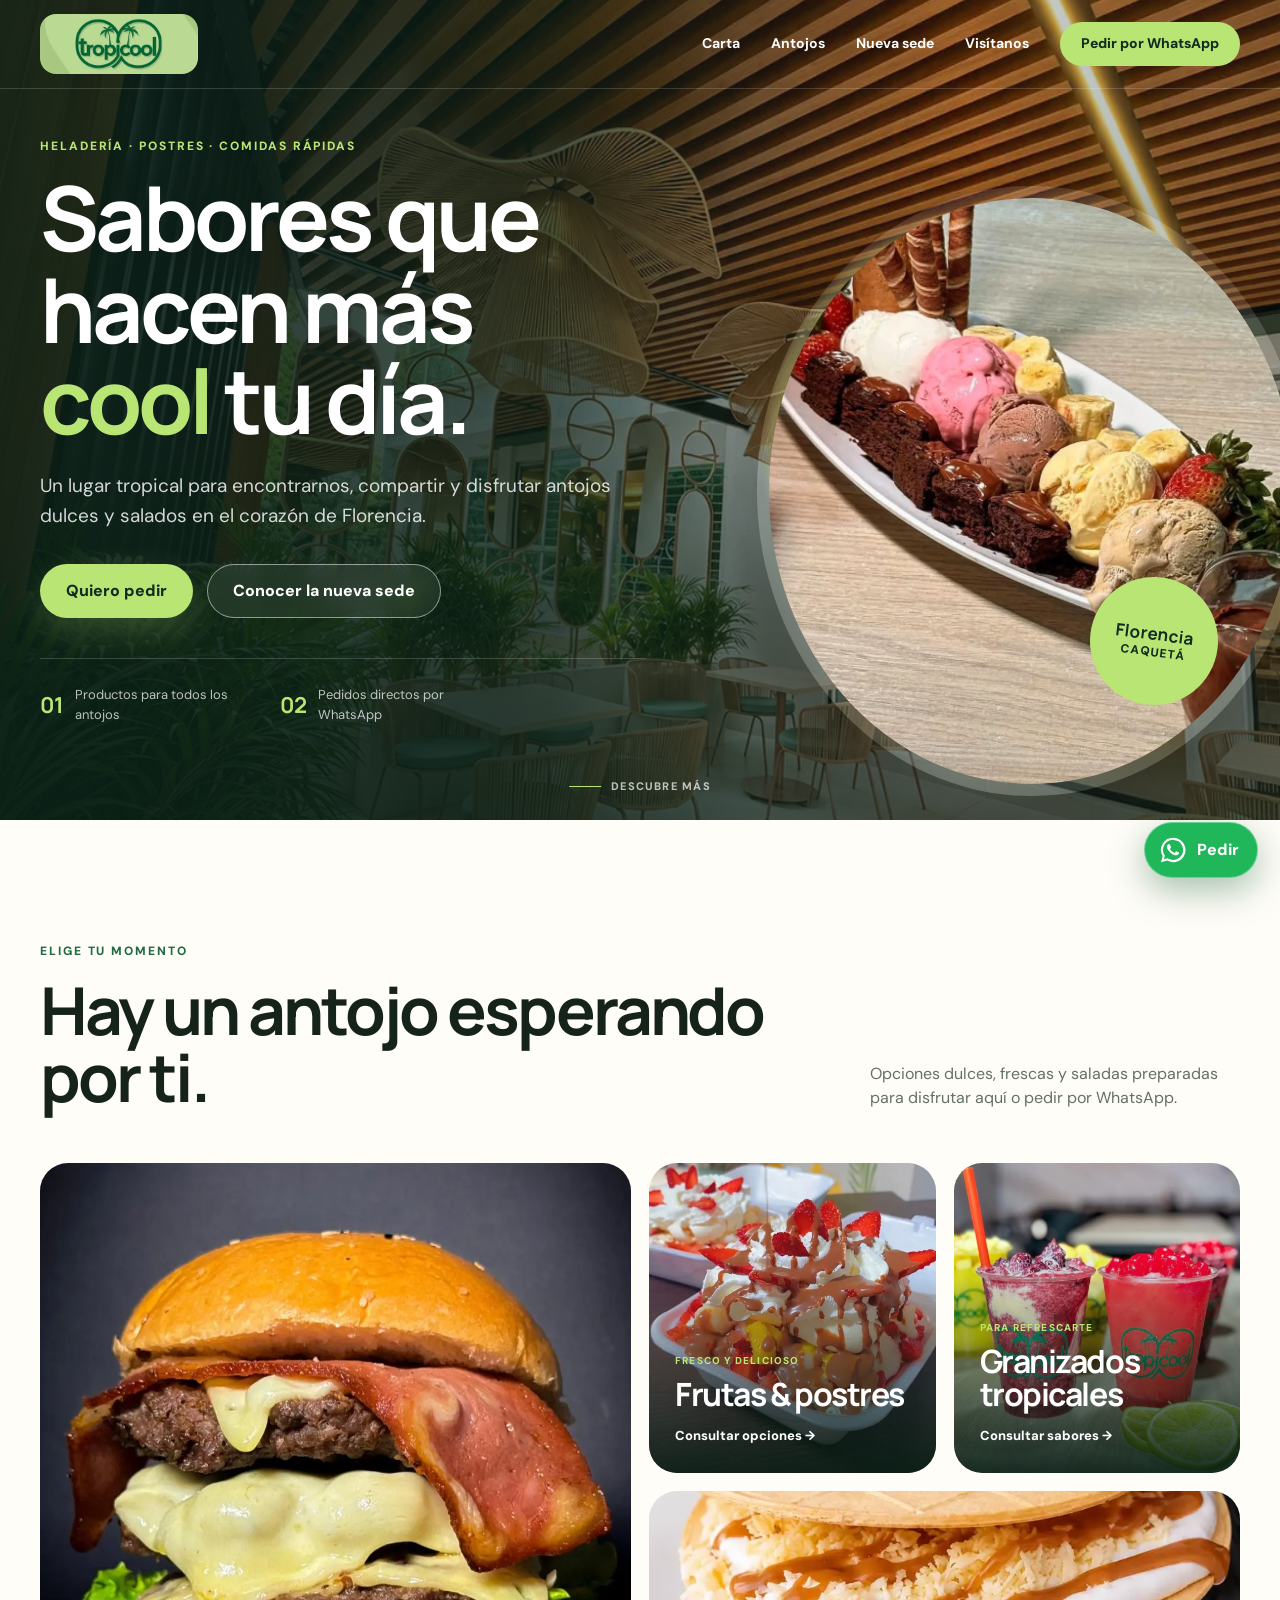
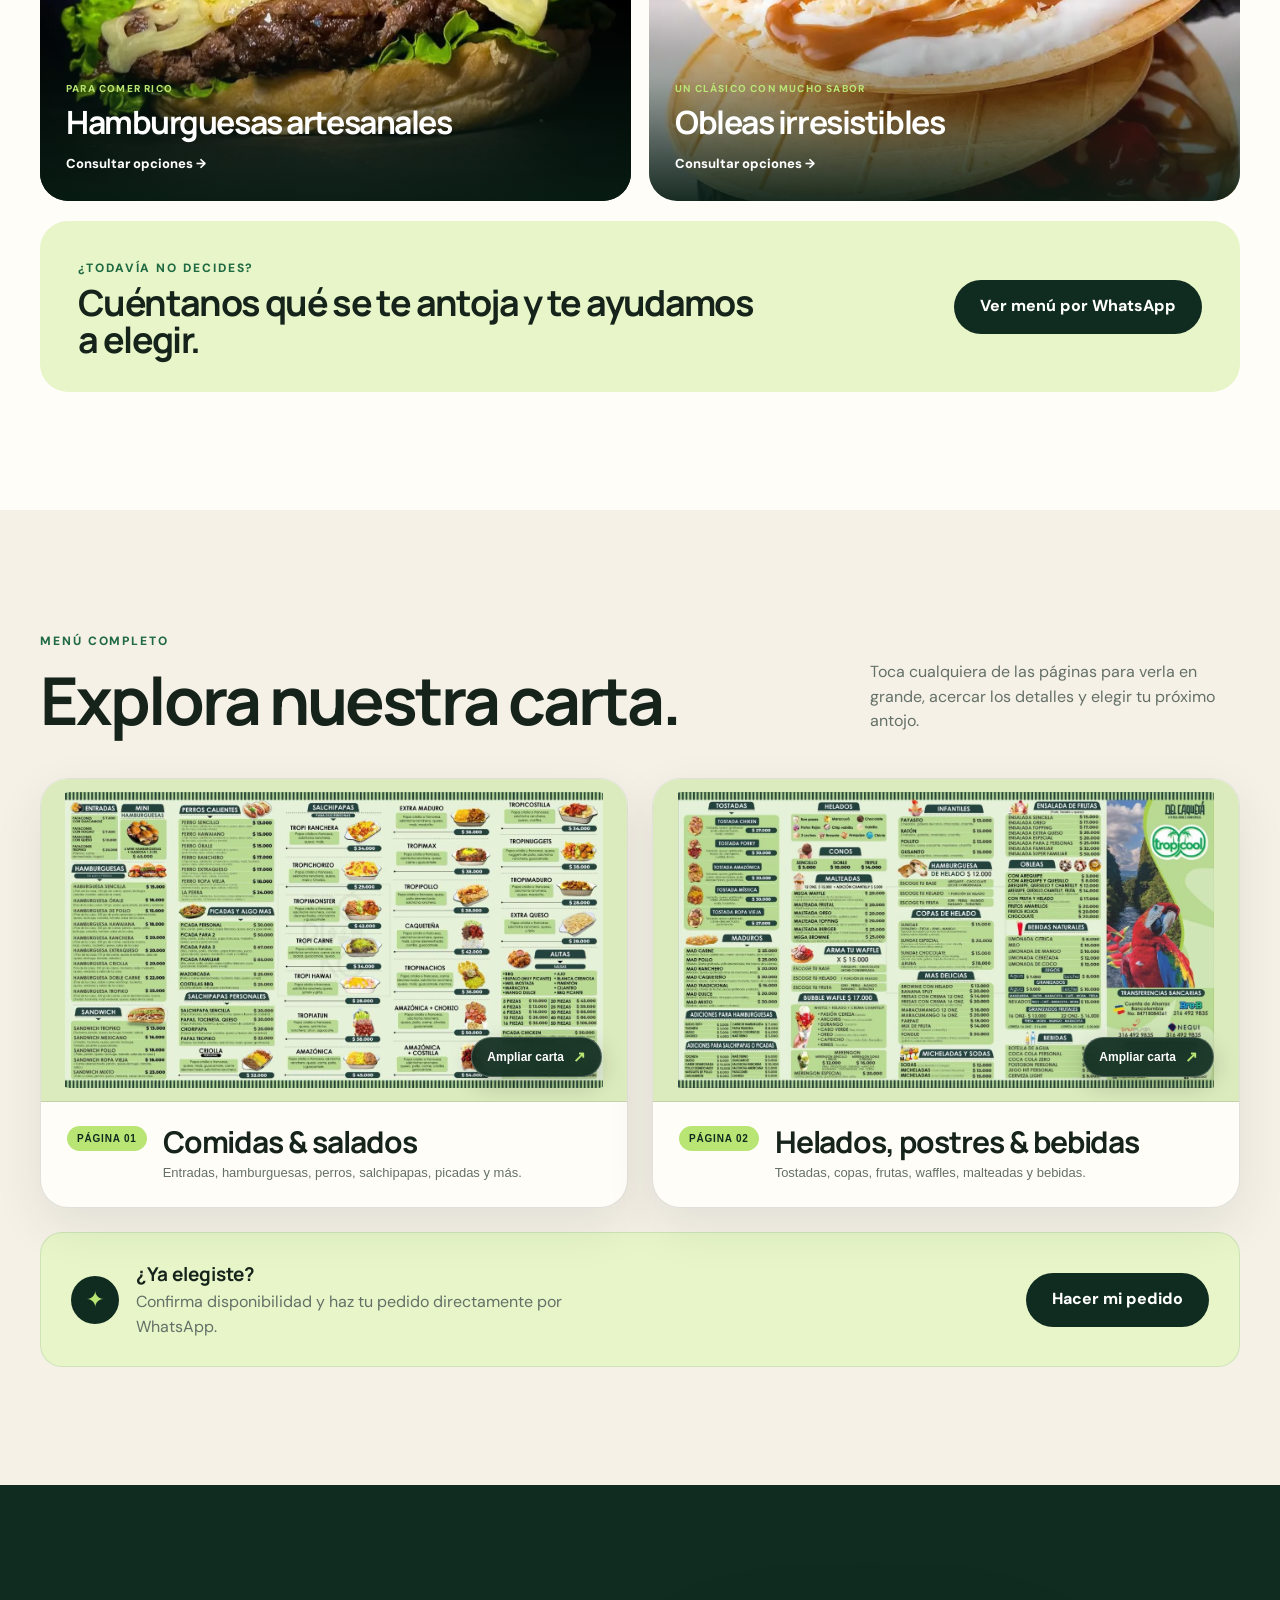
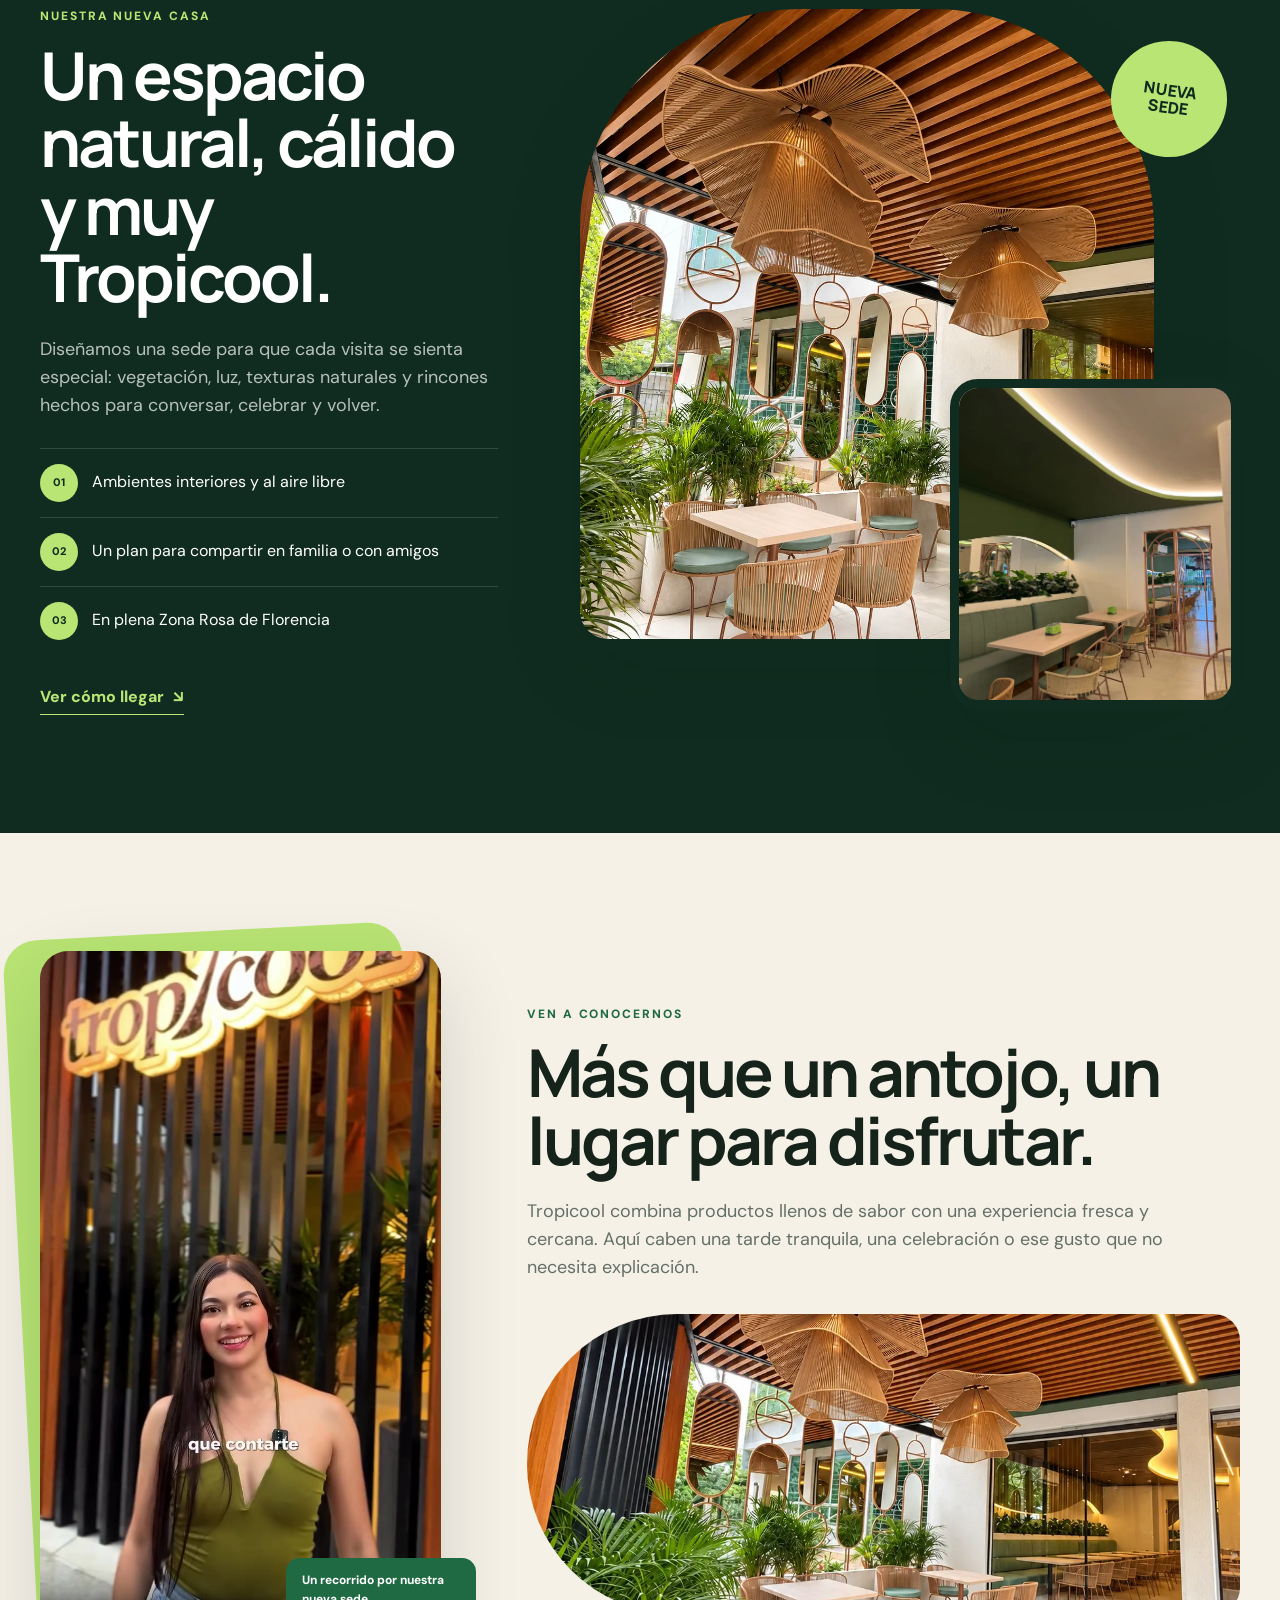
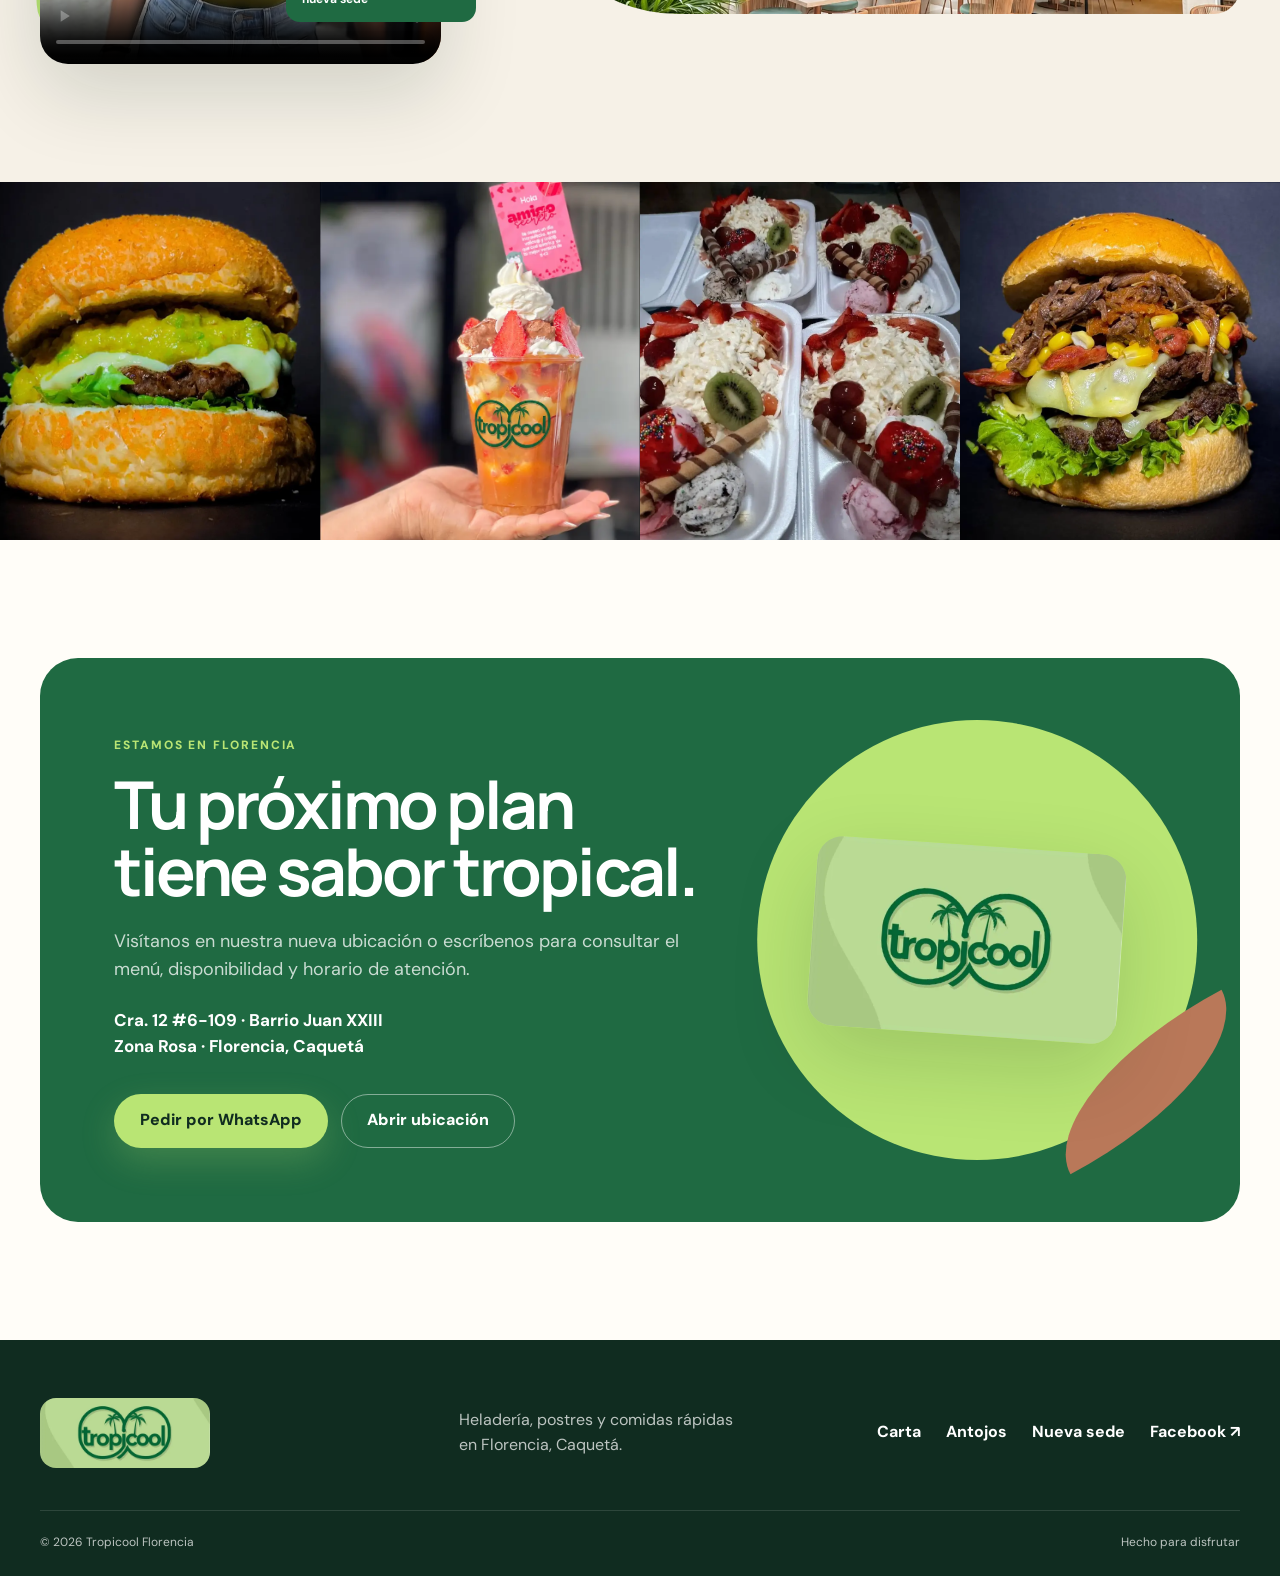
==== commit ff1a6696: "Add files via upload" ====
--- a/index.html
+++ b/index.html
@@ -8,10 +8,10 @@
   <meta property="og:title" content="Tropicool Florencia | Sabor que se disfruta">
   <meta property="og:description" content="Conoce nuestra nueva sede y encuentra tu próximo antojo. Escríbenos por WhatsApp.">
   <meta property="og:type" content="website">
-  <meta property="og:url" content="https://fierrosamir23-tech.github.io/Tropicool-Florencia/">
-  <meta property="og:image" content="https://fierrosamir23-tech.github.io/Tropicool-Florencia/assets/images/mega-brownie.webp">
+  <meta property="og:url" content="https://tropicoolflorencia.com/">
+  <meta property="og:image" content="https://tropicoolflorencia.com/assets/images/mega-brownie.webp">
   <title>Tropicool Florencia | Heladería y comidas rápidas</title>
-  <link rel="canonical" href="https://fierrosamir23-tech.github.io/Tropicool-Florencia/">
+  <link rel="canonical" href="https://tropicoolflorencia.com/">
   <link rel="icon" href="assets/images/logo.webp" type="image/webp">
   <link rel="preconnect" href="https://fonts.googleapis.com">
   <link rel="preconnect" href="https://fonts.gstatic.com" crossorigin>
@@ -30,6 +30,7 @@
         <span></span><span></span><span></span>
       </button>
       <nav class="main-nav" id="main-nav" aria-label="Navegación principal">
+        <a href="#carta">Carta</a>
         <a href="#antojos">Antojos</a>
         <a href="#sede">Nueva sede</a>
         <a href="#visitanos">Visítanos</a>
@@ -99,6 +100,52 @@
       </div>
     </section>
 
+    <section class="catalog section" id="carta">
+      <div class="container">
+        <div class="section-heading catalog-heading reveal">
+          <div>
+            <span class="eyebrow">Menú completo</span>
+            <h2>Explora nuestra carta.</h2>
+          </div>
+          <p>Toca cualquiera de las páginas para verla en grande, acercar los detalles y elegir tu próximo antojo.</p>
+        </div>
+
+        <div class="menu-pages" aria-label="Carta de Tropicool">
+          <button class="menu-page reveal" type="button" data-menu-src="assets/images/carta-comidas.jpg" data-menu-title="Comidas y salados">
+            <span class="menu-page-media">
+              <img src="assets/images/carta-comidas.jpg" alt="Carta de comidas y productos salados de Tropicool" loading="lazy">
+              <span class="menu-page-action" aria-hidden="true">Ampliar carta <b>↗</b></span>
+            </span>
+            <span class="menu-page-copy">
+              <span class="menu-page-number">Página 01</span>
+              <strong>Comidas &amp; salados</strong>
+              <small>Entradas, hamburguesas, perros, salchipapas, picadas y más.</small>
+            </span>
+          </button>
+
+          <button class="menu-page reveal" type="button" data-menu-src="assets/images/carta-postres.jpg" data-menu-title="Helados, postres y bebidas">
+            <span class="menu-page-media">
+              <img src="assets/images/carta-postres.jpg" alt="Carta de helados, postres y bebidas de Tropicool" loading="lazy">
+              <span class="menu-page-action" aria-hidden="true">Ampliar carta <b>↗</b></span>
+            </span>
+            <span class="menu-page-copy">
+              <span class="menu-page-number">Página 02</span>
+              <strong>Helados, postres &amp; bebidas</strong>
+              <small>Tostadas, copas, frutas, waffles, malteadas y bebidas.</small>
+            </span>
+          </button>
+        </div>
+
+        <div class="catalog-help reveal">
+          <div>
+            <span class="catalog-help-icon" aria-hidden="true">✦</span>
+            <p><strong>¿Ya elegiste?</strong><br>Confirma disponibilidad y haz tu pedido directamente por WhatsApp.</p>
+          </div>
+          <a class="button button-dark wa-link" data-message="Hola, vi la carta en la página de Tropicool y quiero hacer un pedido." href="#">Hacer mi pedido</a>
+        </div>
+      </div>
+    </section>
+
     <section class="sede section" id="sede">
       <div class="container sede-grid">
         <div class="sede-copy reveal">
@@ -166,7 +213,7 @@
     <div class="container footer-top">
       <a class="brand brand-footer" href="#inicio"><img src="assets/images/logo.webp" alt="Tropicool" width="150" height="92"></a>
       <p>Heladería, postres y comidas rápidas<br>en Florencia, Caquetá.</p>
-      <div class="footer-links"><a href="#antojos">Antojos</a><a href="#sede">Nueva sede</a><a href="https://web.facebook.com/profile.php?id=100063872040085" target="_blank" rel="noopener">Facebook ↗</a></div>
+      <div class="footer-links"><a href="#carta">Carta</a><a href="#antojos">Antojos</a><a href="#sede">Nueva sede</a><a href="https://web.facebook.com/profile.php?id=100063872040085" target="_blank" rel="noopener">Facebook ↗</a></div>
     </div>
     <div class="container footer-bottom"><span>© <span id="year"></span> Tropicool Florencia</span><span>Hecho para disfrutar</span></div>
   </footer>
@@ -175,6 +222,29 @@
     <svg viewBox="0 0 32 32" aria-hidden="true"><path d="M16.1 3A12.9 12.9 0 0 0 5 22.5L3.2 29l6.7-1.7A13 13 0 1 0 16.1 3Zm0 23.6a10.7 10.7 0 0 1-5.5-1.5l-.4-.2-4 .9 1.1-3.8-.3-.4a10.7 10.7 0 1 1 9.1 5Zm5.9-8c-.3-.2-1.9-1-2.2-1.1-.3-.1-.5-.2-.7.2l-1 1.2c-.2.2-.4.2-.7.1-1.9-.9-3.2-1.7-4.5-3.9-.3-.5.3-.5.9-1.7.1-.2.1-.4 0-.6l-1-2.4c-.3-.6-.6-.5-.8-.5h-.7c-.2 0-.6.1-.9.4-1 1-.9 2.4-.9 2.5 0 1.5 1.1 3 1.3 3.2.2.2 2.2 3.4 5.4 4.8 2 .9 2.8.9 3.8.8.6-.1 1.9-.8 2.2-1.5.3-.7.3-1.3.2-1.5-.1-.1-.3-.2-.6-.4Z"/></svg>
     <span>Pedir</span>
   </a>
+
+  <dialog class="menu-lightbox" id="menu-lightbox" aria-labelledby="menu-lightbox-title">
+    <div class="menu-lightbox-shell">
+      <header class="menu-lightbox-header">
+        <div>
+          <span class="menu-lightbox-counter" id="menu-lightbox-counter">Página 1 de 2</span>
+          <h2 id="menu-lightbox-title">Comidas y salados</h2>
+        </div>
+        <div class="menu-lightbox-actions">
+          <a id="menu-open-original" href="assets/images/carta-comidas.jpg" target="_blank" rel="noopener">Abrir original ↗</a>
+          <button id="menu-lightbox-close" type="button" aria-label="Cerrar la carta">×</button>
+        </div>
+      </header>
+      <div class="menu-lightbox-stage">
+        <button class="menu-lightbox-nav menu-lightbox-prev" type="button" aria-label="Ver página anterior">‹</button>
+        <div class="menu-lightbox-scroll" id="menu-lightbox-scroll">
+          <img id="menu-lightbox-image" src="assets/images/carta-comidas.jpg" alt="Carta de comidas y productos salados de Tropicool">
+        </div>
+        <button class="menu-lightbox-nav menu-lightbox-next" type="button" aria-label="Ver página siguiente">›</button>
+      </div>
+      <p class="menu-lightbox-hint">Desliza la imagen para recorrerla y usa el zoom de tu celular para acercar los detalles.</p>
+    </div>
+  </dialog>
   <script src="script.js"></script>
 </body>
 </html>
--- a/styles.css
+++ b/styles.css
@@ -91,6 +91,45 @@
 .menu-cta .eyebrow { margin-bottom: 7px; }
 .menu-cta h3 { max-width: 690px; font-size: clamp(24px, 3vw, 36px); }
 
+.catalog { overflow: hidden; background: var(--cream); }
+.catalog-heading { margin-bottom: 44px; }
+.menu-pages { display: grid; grid-template-columns: repeat(2, minmax(0, 1fr)); gap: 24px; }
+.menu-page { min-width: 0; overflow: hidden; padding: 0; color: var(--ink); text-align: left; background: var(--paper); border: 1px solid var(--line); border-radius: var(--radius); box-shadow: 0 18px 50px rgba(16,44,32,.09); cursor: zoom-in; transition: transform .3s ease, box-shadow .3s ease, border-color .3s ease; }
+.menu-page:hover { border-color: rgba(31,106,66,.32); box-shadow: 0 25px 60px rgba(16,44,32,.15); transform: translateY(-6px); }
+.menu-page:focus-visible { outline: 4px solid rgba(31,106,66,.25); outline-offset: 4px; }
+.menu-page-media { position: relative; display: block; aspect-ratio: 1280 / 705; overflow: hidden; padding: 13px; background: #dcebbd; border-bottom: 1px solid var(--line); }
+.menu-page-media img { width: 100%; height: 100%; object-fit: contain; border-radius: 17px; transition: transform .45s ease; }
+.menu-page:hover .menu-page-media img { transform: scale(1.018); }
+.menu-page-action { position: absolute; right: 25px; bottom: 24px; display: inline-flex; align-items: center; gap: 9px; padding: 10px 15px; color: var(--white); background: rgba(16,44,32,.92); border: 1px solid rgba(255,255,255,.22); border-radius: 999px; box-shadow: 0 8px 24px rgba(0,0,0,.2); font-size: 12px; font-weight: 800; backdrop-filter: blur(8px); }
+.menu-page-action b { color: var(--lime); font-size: 15px; }
+.menu-page-copy { display: grid; grid-template-columns: auto 1fr; column-gap: 16px; padding: 24px 26px 27px; }
+.menu-page-number { grid-row: span 2; align-self: start; padding: 7px 10px; color: var(--deep); background: var(--lime); border-radius: 999px; font-size: 10px; font-weight: 800; letter-spacing: .08em; text-transform: uppercase; }
+.menu-page-copy strong { font-family: "Manrope", sans-serif; font-size: clamp(22px, 2.4vw, 30px); line-height: 1.08; letter-spacing: -.035em; }
+.menu-page-copy small { margin-top: 7px; color: var(--muted); font-size: 13px; }
+.catalog-help { display: flex; align-items: center; justify-content: space-between; gap: 30px; margin-top: 24px; padding: 27px 30px; background: var(--lime-soft); border: 1px solid rgba(31,106,66,.12); border-radius: 22px; }
+.catalog-help > div { display: flex; align-items: center; gap: 17px; }
+.catalog-help p { margin: 0; color: var(--muted); }
+.catalog-help p strong { color: var(--ink); font-family: "Manrope", sans-serif; font-size: 19px; }
+.catalog-help-icon { display: grid; place-items: center; flex: 0 0 48px; height: 48px; color: var(--lime); background: var(--deep); border-radius: 50%; font-size: 22px; }
+
+body.dialog-open { overflow: hidden; }
+.menu-lightbox { width: 100vw; max-width: none; height: 100dvh; max-height: none; margin: 0; padding: 0; color: var(--white); background: rgba(7,20,14,.97); border: 0; }
+.menu-lightbox::backdrop { background: rgba(7,20,14,.88); backdrop-filter: blur(7px); }
+.menu-lightbox-shell { display: grid; grid-template-rows: auto minmax(0, 1fr) auto; height: 100%; }
+.menu-lightbox-header { display: flex; align-items: center; justify-content: space-between; gap: 24px; padding: 17px 25px; border-bottom: 1px solid rgba(255,255,255,.14); background: rgba(7,20,14,.94); }
+.menu-lightbox-header h2 { margin-top: 2px; font-size: clamp(22px, 3vw, 34px); letter-spacing: -.03em; }
+.menu-lightbox-counter { color: var(--lime); font-size: 10px; font-weight: 800; letter-spacing: .13em; text-transform: uppercase; }
+.menu-lightbox-actions { display: flex; align-items: center; gap: 11px; }
+.menu-lightbox-actions a { padding: 9px 14px; border: 1px solid rgba(255,255,255,.25); border-radius: 999px; font-size: 12px; font-weight: 800; }
+.menu-lightbox-actions button, .menu-lightbox-nav { display: grid; place-items: center; color: var(--white); background: rgba(255,255,255,.1); border: 1px solid rgba(255,255,255,.18); cursor: pointer; }
+.menu-lightbox-actions button { width: 44px; height: 44px; border-radius: 50%; font-size: 32px; line-height: 1; }
+.menu-lightbox-stage { display: grid; grid-template-columns: 58px minmax(0, 1fr) 58px; align-items: center; gap: 16px; min-height: 0; padding: 20px 24px; }
+.menu-lightbox-scroll { height: 100%; overflow: auto; border-radius: 16px; overscroll-behavior: contain; scrollbar-color: var(--lime) rgba(255,255,255,.12); touch-action: pan-x pan-y pinch-zoom; }
+.menu-lightbox-scroll img { width: min(1280px, 100%); max-width: none; height: auto; margin: auto; border-radius: 12px; box-shadow: 0 24px 80px rgba(0,0,0,.45); }
+.menu-lightbox-nav { width: 52px; height: 52px; border-radius: 50%; font-size: 37px; line-height: 1; }
+.menu-lightbox-nav:hover, .menu-lightbox-actions button:hover { color: var(--deep); background: var(--lime); }
+.menu-lightbox-hint { margin: 0; padding: 11px 20px 16px; color: rgba(255,255,255,.63); font-size: 12px; text-align: center; }
+
 .sede { overflow: hidden; color: var(--white); background: var(--deep); }
 .sede-grid { display: grid; grid-template-columns: .82fr 1.18fr; align-items: center; gap: 82px; }
 .sede-copy > p { max-width: 570px; margin: 25px 0 28px; color: rgba(255,255,255,.7); font-size: 18px; }
@@ -159,6 +198,8 @@
   .hero-copy { position: relative; z-index: 4; }
   .bento-grid { grid-template-columns: repeat(2, 1fr); }
   .bento-large { grid-row: span 1; }
+  .menu-page-copy { grid-template-columns: 1fr; }
+  .menu-page-number { grid-row: auto; justify-self: start; margin-bottom: 12px; }
   .sede-grid, .story-grid { grid-template-columns: 1fr; }
   .sede-copy { max-width: 760px; }
   .story-copy { order: -1; }
@@ -189,6 +230,22 @@
   .bento-grid { grid-template-columns: 1fr; grid-auto-rows: 390px; }
   .bento-large, .bento-wide { grid-column: auto; }
   .menu-cta { align-items: flex-start; flex-direction: column; padding: 28px; }
+  .menu-pages { grid-template-columns: 1fr; gap: 18px; }
+  .menu-page { border-radius: 22px; }
+  .menu-page-media { padding: 7px; }
+  .menu-page-action { right: 16px; bottom: 15px; }
+  .menu-page-copy { padding: 21px; }
+  .catalog-help { align-items: stretch; flex-direction: column; padding: 24px; }
+  .catalog-help .button { width: 100%; }
+  .menu-lightbox-header { padding: 12px 14px; }
+  .menu-lightbox-actions a { display: none; }
+  .menu-lightbox-stage { position: relative; display: block; padding: 12px 0 70px; }
+  .menu-lightbox-scroll { border-radius: 0; }
+  .menu-lightbox-scroll img { width: 1120px; margin: 0; border-radius: 0; }
+  .menu-lightbox-nav { position: absolute; z-index: 2; bottom: 10px; }
+  .menu-lightbox-prev { left: calc(50% - 61px); }
+  .menu-lightbox-next { right: calc(50% - 61px); }
+  .menu-lightbox-hint { padding-top: 8px; }
   .sede-grid { gap: 42px; }
   .sede-gallery { min-height: 510px; }
   .sede-main { right: 5%; bottom: 60px; }
